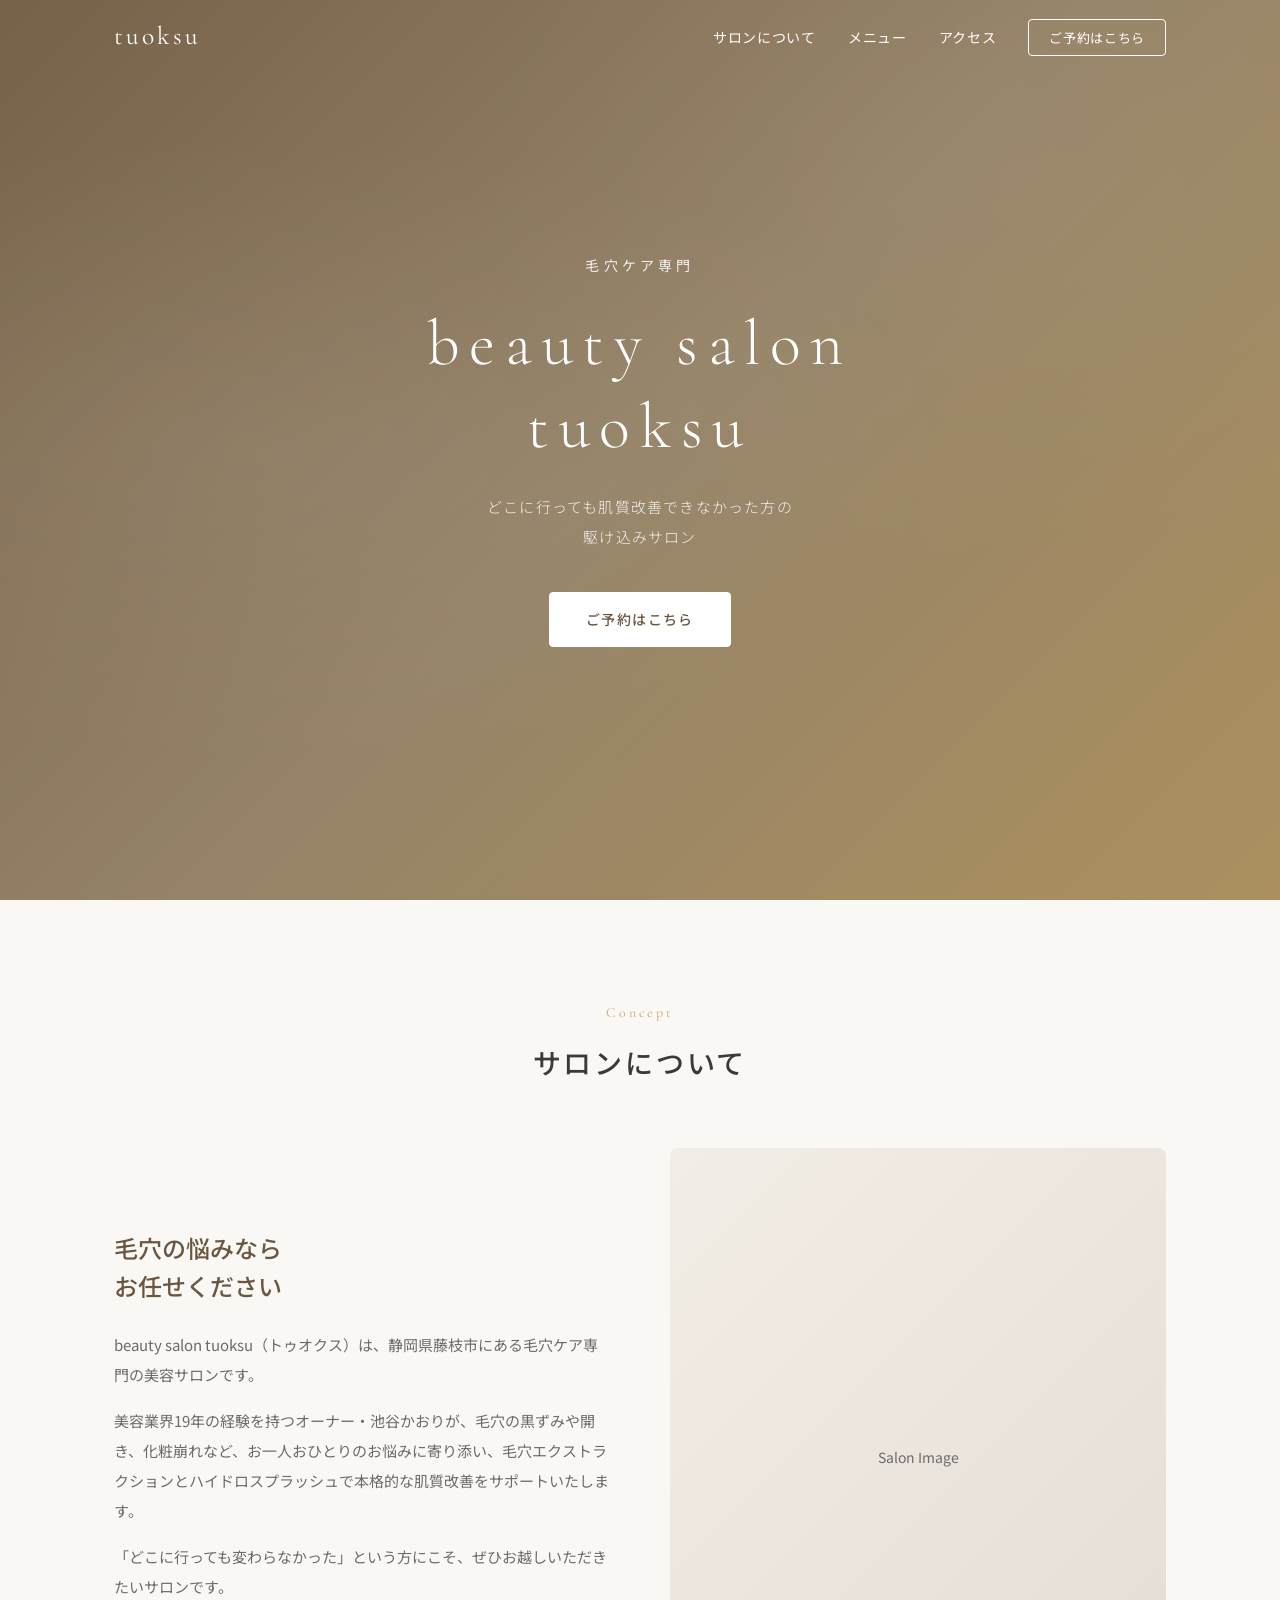
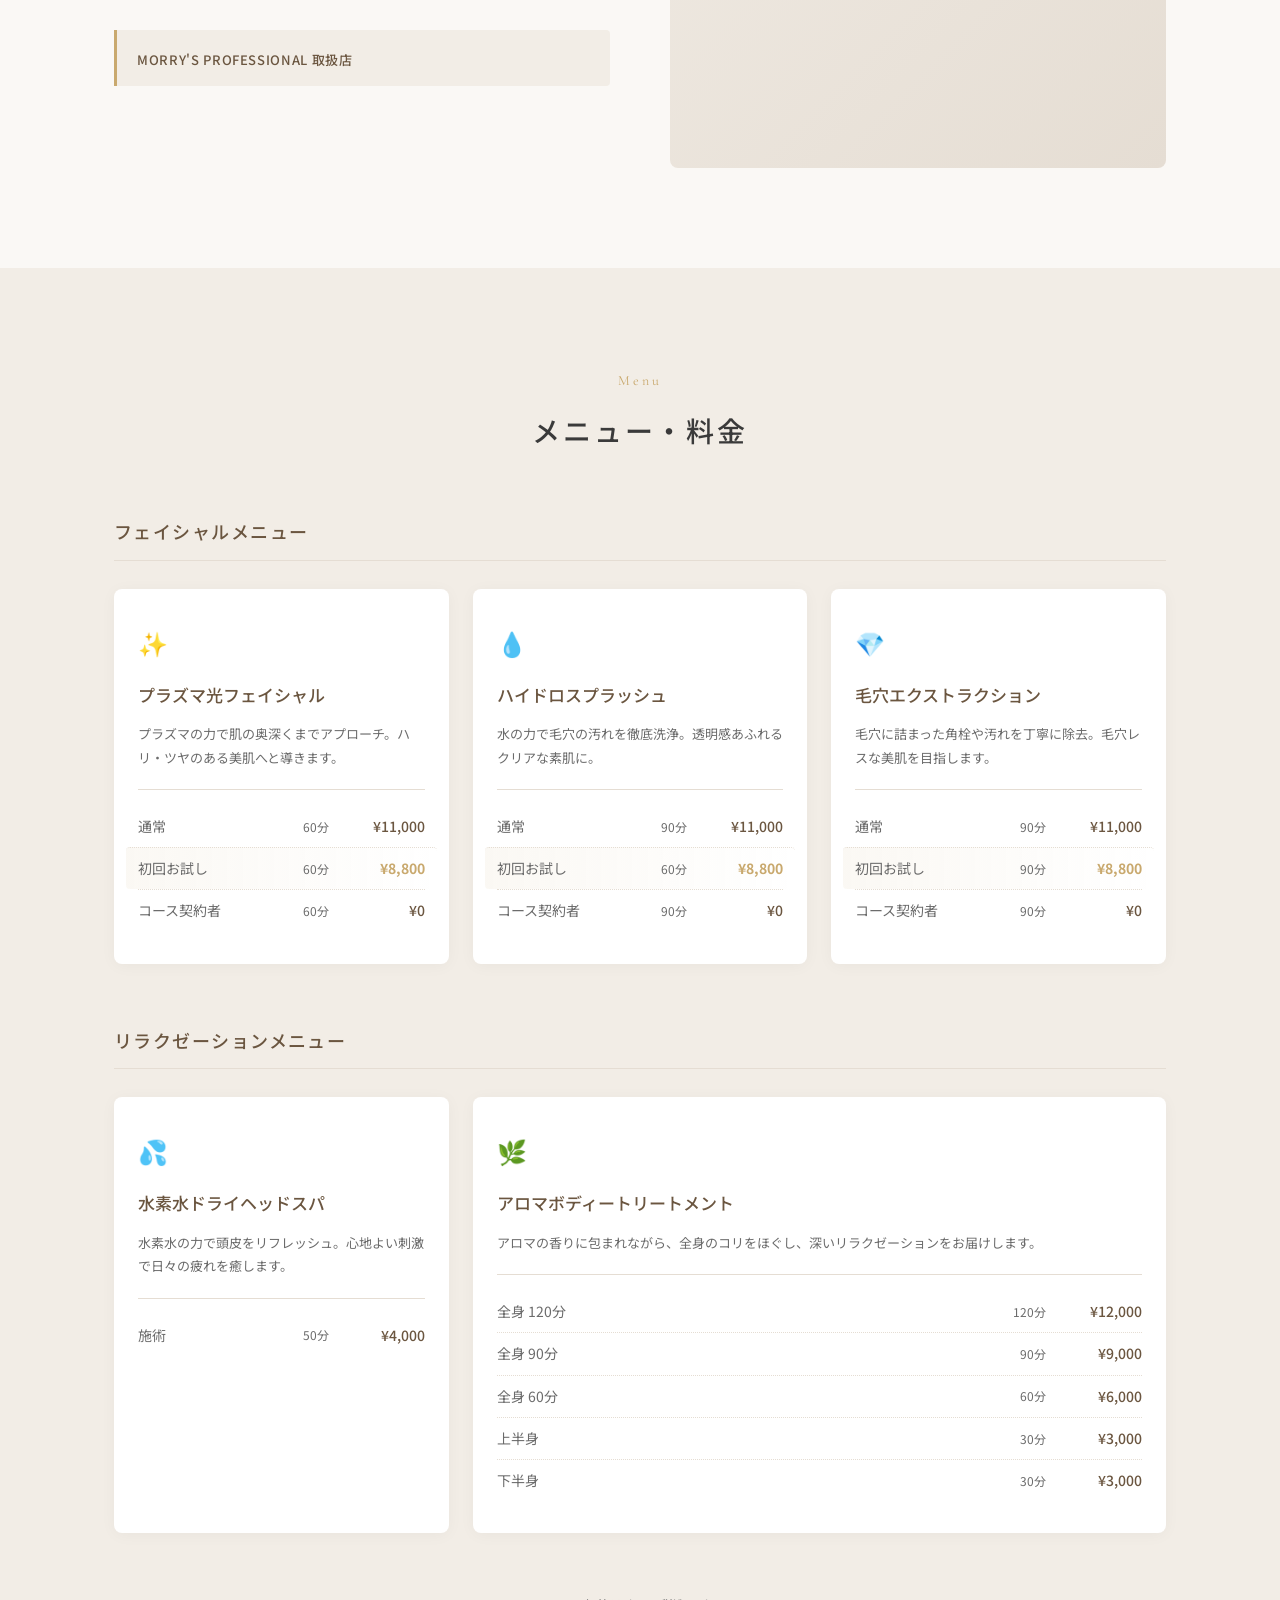
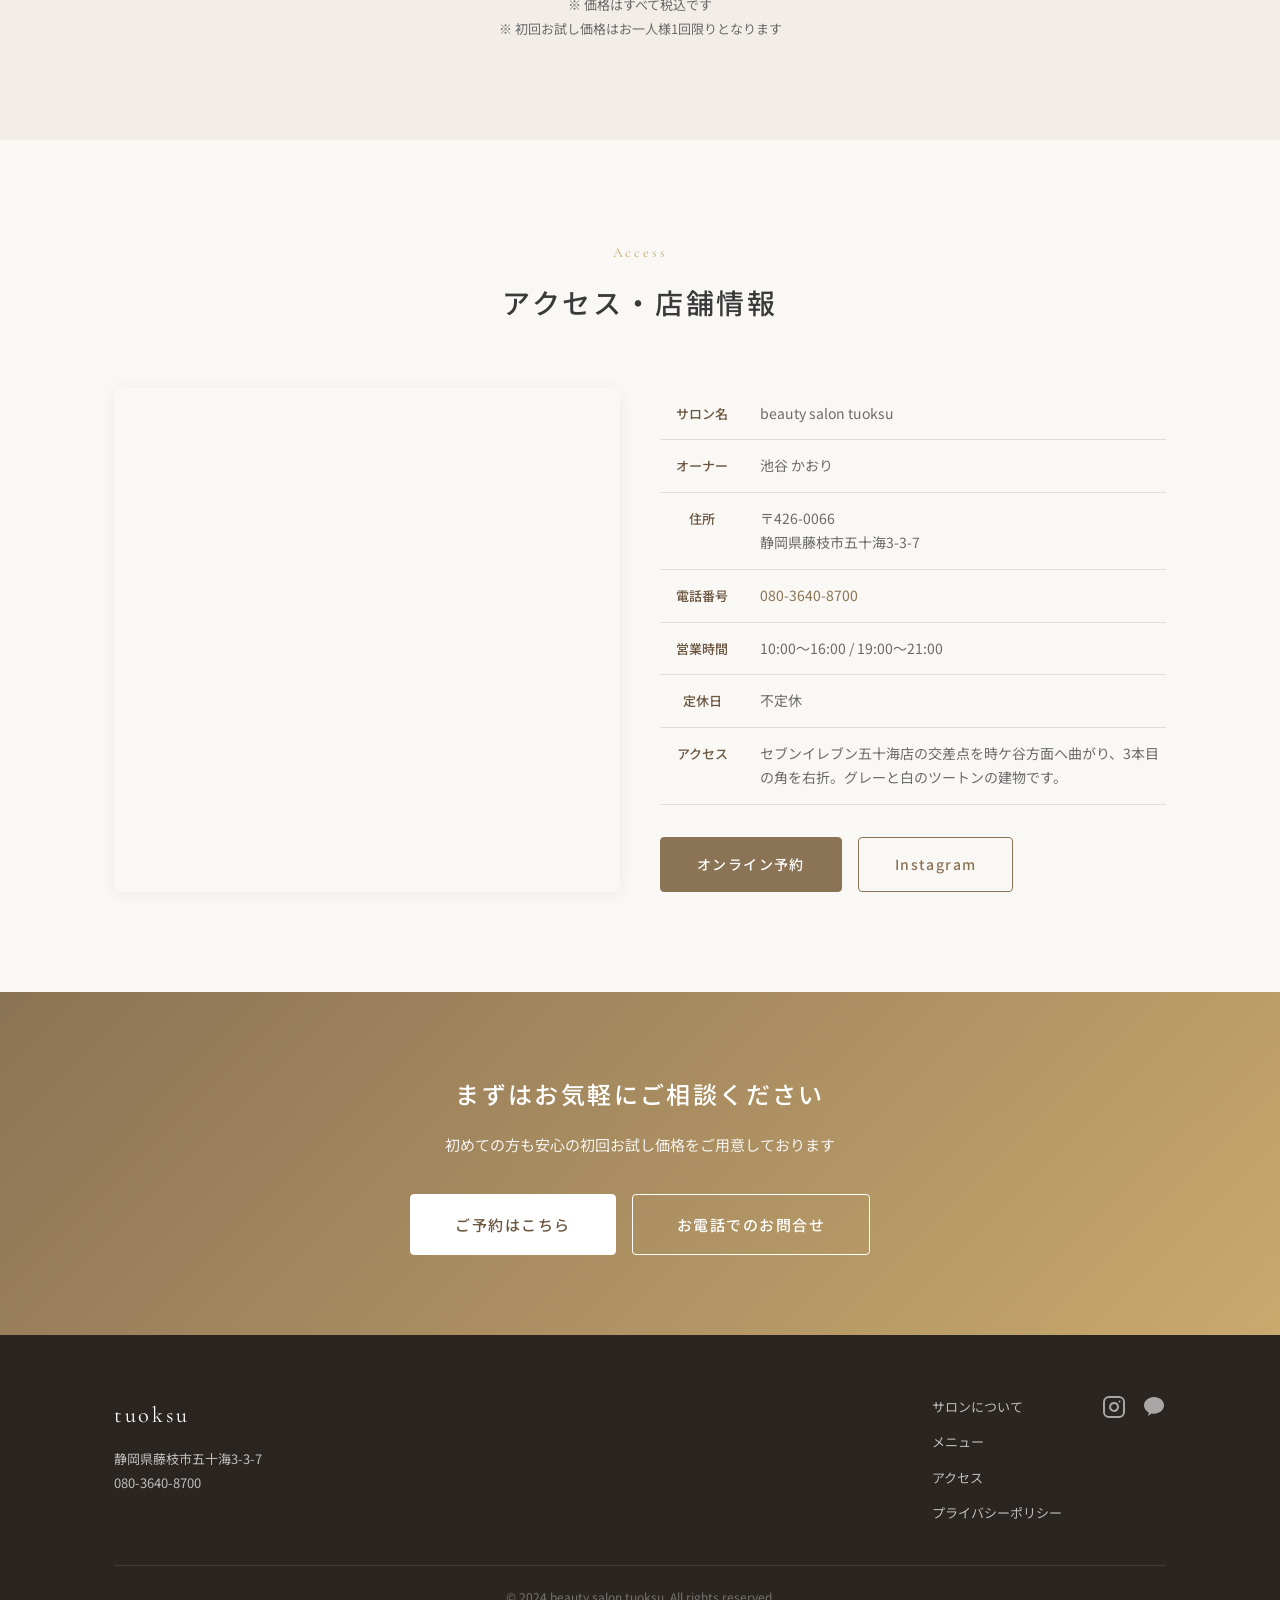
==== index.html @ 1d88298e "Initial commit: static site with Dockerfile for Coolify deployment Co-Authored-By: Claude Opus 4.6 <" ====
<!DOCTYPE html>
<html lang="ja">
<head>
  <meta charset="UTF-8">
  <meta name="viewport" content="width=device-width, initial-scale=1.0">
  <title>beauty salon tuoksu | 藤枝市の毛穴ケア専門サロン</title>
  <meta name="description" content="静岡県藤枝市の毛穴ケア専門サロン。毛穴エクストラクション・ハイドロスプラッシュで肌質改善。どこに行っても改善できなかった方の駆け込みサロン。">
  <link rel="stylesheet" href="style.css">
  <link rel="preconnect" href="https://fonts.googleapis.com">
  <link rel="preconnect" href="https://fonts.gstatic.com" crossorigin>
  <link href="https://fonts.googleapis.com/css2?family=Noto+Sans+JP:wght@300;400;500;700&family=Cormorant+Garamond:wght@300;400;500;600&display=swap" rel="stylesheet">
</head>
<body>
  <!-- ナビゲーション -->
  <nav class="nav" id="nav">
    <div class="nav-inner">
      <a href="#hero" class="nav-logo">tuoksu</a>
      <button class="nav-toggle" id="navToggle" aria-label="メニュー">
        <span></span><span></span><span></span>
      </button>
      <ul class="nav-links" id="navLinks">
        <li><a href="#about">サロンについて</a></li>
        <li><a href="#menu">メニュー</a></li>
        <li><a href="#access">アクセス</a></li>
        <li><a href="https://tol-app.jp/s/8k4vftanf4v1zz8lph3x" target="_blank" rel="noopener" class="nav-cta">ご予約はこちら</a></li>
      </ul>
    </div>
  </nav>

  <!-- ヒーロー -->
  <section class="hero" id="hero">
    <div class="hero-overlay"></div>
    <div class="hero-content">
      <p class="hero-sub">毛穴ケア専門</p>
      <h1 class="hero-title">beauty salon<br>tuoksu</h1>
      <p class="hero-desc">どこに行っても肌質改善できなかった方の<br>駆け込みサロン</p>
      <a href="https://tol-app.jp/s/8k4vftanf4v1zz8lph3x" target="_blank" rel="noopener" class="btn btn-primary">ご予約はこちら</a>
    </div>
  </section>

  <!-- コンセプト -->
  <section class="section" id="about">
    <div class="container">
      <div class="section-header">
        <p class="section-sub">Concept</p>
        <h2 class="section-title">サロンについて</h2>
      </div>
      <div class="about-grid">
        <div class="about-text">
          <h3>毛穴の悩みなら<br>お任せください</h3>
          <p>beauty salon tuoksu（トゥオクス）は、静岡県藤枝市にある毛穴ケア専門の美容サロンです。</p>
          <p>美容業界19年の経験を持つオーナー・池谷かおりが、毛穴の黒ずみや開き、化粧崩れなど、お一人おひとりのお悩みに寄り添い、毛穴エクストラクションとハイドロスプラッシュで本格的な肌質改善をサポートいたします。</p>
          <p>「どこに行っても変わらなかった」という方にこそ、ぜひお越しいただきたいサロンです。</p>
          <div class="about-badge">
            <span>MORRY'S PROFESSIONAL 取扱店</span>
          </div>
        </div>
        <div class="about-image">
          <div class="about-image-placeholder">
            <span>Salon Image</span>
          </div>
        </div>
      </div>
    </div>
  </section>

  <!-- メニュー -->
  <section class="section section-alt" id="menu">
    <div class="container">
      <div class="section-header">
        <p class="section-sub">Menu</p>
        <h2 class="section-title">メニュー・料金</h2>
      </div>

      <div class="menu-category">
        <h3 class="menu-category-title">フェイシャルメニュー</h3>
        <div class="menu-grid">
          <div class="menu-card">
            <div class="menu-card-icon">&#10024;</div>
            <h4>プラズマ光フェイシャル</h4>
            <p class="menu-card-desc">プラズマの力で肌の奥深くまでアプローチ。ハリ・ツヤのある美肌へと導きます。</p>
            <div class="menu-card-prices">
              <div class="price-row">
                <span class="price-label">通常</span>
                <span class="price-time">60分</span>
                <span class="price-value">&yen;11,000</span>
              </div>
              <div class="price-row price-row-highlight">
                <span class="price-label">初回お試し</span>
                <span class="price-time">60分</span>
                <span class="price-value">&yen;8,800</span>
              </div>
              <div class="price-row">
                <span class="price-label">コース契約者</span>
                <span class="price-time">60分</span>
                <span class="price-value">&yen;0</span>
              </div>
            </div>
          </div>

          <div class="menu-card">
            <div class="menu-card-icon">&#128167;</div>
            <h4>ハイドロスプラッシュ</h4>
            <p class="menu-card-desc">水の力で毛穴の汚れを徹底洗浄。透明感あふれるクリアな素肌に。</p>
            <div class="menu-card-prices">
              <div class="price-row">
                <span class="price-label">通常</span>
                <span class="price-time">90分</span>
                <span class="price-value">&yen;11,000</span>
              </div>
              <div class="price-row price-row-highlight">
                <span class="price-label">初回お試し</span>
                <span class="price-time">60分</span>
                <span class="price-value">&yen;8,800</span>
              </div>
              <div class="price-row">
                <span class="price-label">コース契約者</span>
                <span class="price-time">90分</span>
                <span class="price-value">&yen;0</span>
              </div>
            </div>
          </div>

          <div class="menu-card">
            <div class="menu-card-icon">&#128142;</div>
            <h4>毛穴エクストラクション</h4>
            <p class="menu-card-desc">毛穴に詰まった角栓や汚れを丁寧に除去。毛穴レスな美肌を目指します。</p>
            <div class="menu-card-prices">
              <div class="price-row">
                <span class="price-label">通常</span>
                <span class="price-time">90分</span>
                <span class="price-value">&yen;11,000</span>
              </div>
              <div class="price-row price-row-highlight">
                <span class="price-label">初回お試し</span>
                <span class="price-time">90分</span>
                <span class="price-value">&yen;8,800</span>
              </div>
              <div class="price-row">
                <span class="price-label">コース契約者</span>
                <span class="price-time">90分</span>
                <span class="price-value">&yen;0</span>
              </div>
            </div>
          </div>
        </div>
      </div>

      <div class="menu-category">
        <h3 class="menu-category-title">リラクゼーションメニュー</h3>
        <div class="menu-grid">
          <div class="menu-card">
            <div class="menu-card-icon">&#128166;</div>
            <h4>水素水ドライヘッドスパ</h4>
            <p class="menu-card-desc">水素水の力で頭皮をリフレッシュ。心地よい刺激で日々の疲れを癒します。</p>
            <div class="menu-card-prices">
              <div class="price-row">
                <span class="price-label">施術</span>
                <span class="price-time">50分</span>
                <span class="price-value">&yen;4,000</span>
              </div>
            </div>
          </div>

          <div class="menu-card menu-card-wide">
            <div class="menu-card-icon">&#127807;</div>
            <h4>アロマボディートリートメント</h4>
            <p class="menu-card-desc">アロマの香りに包まれながら、全身のコリをほぐし、深いリラクゼーションをお届けします。</p>
            <div class="menu-card-prices">
              <div class="price-row">
                <span class="price-label">全身 120分</span>
                <span class="price-time">120分</span>
                <span class="price-value">&yen;12,000</span>
              </div>
              <div class="price-row">
                <span class="price-label">全身 90分</span>
                <span class="price-time">90分</span>
                <span class="price-value">&yen;9,000</span>
              </div>
              <div class="price-row">
                <span class="price-label">全身 60分</span>
                <span class="price-time">60分</span>
                <span class="price-value">&yen;6,000</span>
              </div>
              <div class="price-row">
                <span class="price-label">上半身</span>
                <span class="price-time">30分</span>
                <span class="price-value">&yen;3,000</span>
              </div>
              <div class="price-row">
                <span class="price-label">下半身</span>
                <span class="price-time">30分</span>
                <span class="price-value">&yen;3,000</span>
              </div>
            </div>
          </div>
        </div>
      </div>

      <div class="menu-note">
        <p>※ 価格はすべて税込です</p>
        <p>※ 初回お試し価格はお一人様1回限りとなります</p>
      </div>
    </div>
  </section>

  <!-- アクセス -->
  <section class="section" id="access">
    <div class="container">
      <div class="section-header">
        <p class="section-sub">Access</p>
        <h2 class="section-title">アクセス・店舗情報</h2>
      </div>
      <div class="access-grid">
        <div class="access-map">
          <iframe
            src="https://www.google.com/maps/embed?pb=!1m18!1m12!1m3!1d3265.8!2d138.25!3d34.85!2m3!1f0!2f0!3f0!3m2!1i1024!2i768!4f13.1!3m3!1m2!1s0x0%3A0x0!2z6Z2Z5bKh55yM6Jek5p2d5biC5LqU5Y2B5rW3My0zLTc!5e0!3m2!1sja!2sjp!4v1"
            width="100%" height="400" style="border:0;" allowfullscreen="" loading="lazy"
            referrerpolicy="no-referrer-when-downgrade"
            title="beauty salon tuoksu の地図"></iframe>
        </div>
        <div class="access-info">
          <table class="info-table">
            <tr>
              <th>サロン名</th>
              <td>beauty salon tuoksu</td>
            </tr>
            <tr>
              <th>オーナー</th>
              <td>池谷 かおり</td>
            </tr>
            <tr>
              <th>住所</th>
              <td>〒426-0066<br>静岡県藤枝市五十海3-3-7</td>
            </tr>
            <tr>
              <th>電話番号</th>
              <td><a href="tel:08036408700">080-3640-8700</a></td>
            </tr>
            <tr>
              <th>営業時間</th>
              <td>10:00〜16:00 / 19:00〜21:00</td>
            </tr>
            <tr>
              <th>定休日</th>
              <td>不定休</td>
            </tr>
            <tr>
              <th>アクセス</th>
              <td>セブンイレブン五十海店の交差点を時ケ谷方面へ曲がり、3本目の角を右折。グレーと白のツートンの建物です。</td>
            </tr>
          </table>
          <div class="access-links">
            <a href="https://tol-app.jp/s/8k4vftanf4v1zz8lph3x" target="_blank" rel="noopener" class="btn btn-primary">オンライン予約</a>
            <a href="https://www.instagram.com/tuoksu_insta/" target="_blank" rel="noopener" class="btn btn-outline">Instagram</a>
          </div>
        </div>
      </div>
    </div>
  </section>

  <!-- CTA -->
  <section class="cta-section">
    <div class="container">
      <h2>まずはお気軽にご相談ください</h2>
      <p>初めての方も安心の初回お試し価格をご用意しております</p>
      <div class="cta-buttons">
        <a href="https://tol-app.jp/s/8k4vftanf4v1zz8lph3x" target="_blank" rel="noopener" class="btn btn-primary btn-lg">ご予約はこちら</a>
        <a href="tel:08036408700" class="btn btn-outline btn-lg">お電話でのお問合せ</a>
      </div>
    </div>
  </section>

  <!-- フッター -->
  <footer class="footer">
    <div class="container">
      <div class="footer-inner">
        <div class="footer-brand">
          <p class="footer-logo">tuoksu</p>
          <p class="footer-address">静岡県藤枝市五十海3-3-7</p>
          <p class="footer-tel"><a href="tel:08036408700">080-3640-8700</a></p>
        </div>
        <div class="footer-links">
          <a href="#about">サロンについて</a>
          <a href="#menu">メニュー</a>
          <a href="#access">アクセス</a>
          <a href="privacy.html">プライバシーポリシー</a>
        </div>
        <div class="footer-sns">
          <a href="https://www.instagram.com/tuoksu_insta/" target="_blank" rel="noopener" aria-label="Instagram">
            <svg width="24" height="24" viewBox="0 0 24 24" fill="none" stroke="currentColor" stroke-width="2" stroke-linecap="round" stroke-linejoin="round"><rect x="2" y="2" width="20" height="20" rx="5" ry="5"/><path d="M16 11.37A4 4 0 1 1 12.63 8 4 4 0 0 1 16 11.37z"/><line x1="17.5" y1="6.5" x2="17.51" y2="6.5"/></svg>
          </a>
          <a href="https://lin.ee/Svz4s8i" target="_blank" rel="noopener" aria-label="LINE">
            <svg width="24" height="24" viewBox="0 0 24 24" fill="currentColor"><path d="M12 2C6.48 2 2 5.82 2 10.5c0 2.93 1.95 5.5 4.87 7.14-.19.67-.69 2.48-.79 2.86-.13.49.18.48.37.35.15-.1 2.37-1.61 3.34-2.27.73.11 1.46.17 2.21.17 5.52 0 10-3.82 10-8.5S17.52 2 12 2z"/></svg>
          </a>
        </div>
      </div>
      <div class="footer-bottom">
        <p>&copy; 2024 beauty salon tuoksu. All rights reserved.</p>
      </div>
    </div>
  </footer>

  <!-- スマホ固定バー -->
  <div class="mobile-bar">
    <a href="tel:08036408700" class="mobile-bar-item">
      <svg width="20" height="20" viewBox="0 0 24 24" fill="none" stroke="currentColor" stroke-width="2"><path d="M22 16.92v3a2 2 0 01-2.18 2 19.79 19.79 0 01-8.63-3.07 19.5 19.5 0 01-6-6 19.79 19.79 0 01-3.07-8.67A2 2 0 014.11 2h3a2 2 0 012 1.72c.127.96.361 1.903.7 2.81a2 2 0 01-.45 2.11L8.09 9.91a16 16 0 006 6l1.27-1.27a2 2 0 012.11-.45c.907.339 1.85.573 2.81.7A2 2 0 0122 16.92z"/></svg>
      <span>電話</span>
    </a>
    <a href="https://tol-app.jp/s/8k4vftanf4v1zz8lph3x" target="_blank" rel="noopener" class="mobile-bar-item mobile-bar-primary">
      <svg width="20" height="20" viewBox="0 0 24 24" fill="none" stroke="currentColor" stroke-width="2"><rect x="3" y="4" width="18" height="18" rx="2" ry="2"/><line x1="16" y1="2" x2="16" y2="6"/><line x1="8" y1="2" x2="8" y2="6"/><line x1="3" y1="10" x2="21" y2="10"/></svg>
      <span>予約する</span>
    </a>
    <a href="https://lin.ee/Svz4s8i" target="_blank" rel="noopener" class="mobile-bar-item">
      <svg width="20" height="20" viewBox="0 0 24 24" fill="currentColor"><path d="M12 2C6.48 2 2 5.82 2 10.5c0 2.93 1.95 5.5 4.87 7.14-.19.67-.69 2.48-.79 2.86-.13.49.18.48.37.35.15-.1 2.37-1.61 3.34-2.27.73.11 1.46.17 2.21.17 5.52 0 10-3.82 10-8.5S17.52 2 12 2z"/></svg>
      <span>LINE</span>
    </a>
  </div>

  <script>
    // ナビゲーションスクロール
    const nav = document.getElementById('nav');
    window.addEventListener('scroll', () => {
      nav.classList.toggle('nav-scrolled', window.scrollY > 50);
    });

    // モバイルメニュー
    const navToggle = document.getElementById('navToggle');
    const navLinks = document.getElementById('navLinks');
    navToggle.addEventListener('click', () => {
      navToggle.classList.toggle('active');
      navLinks.classList.toggle('active');
    });
    navLinks.querySelectorAll('a').forEach(link => {
      link.addEventListener('click', () => {
        navToggle.classList.remove('active');
        navLinks.classList.remove('active');
      });
    });

    // スムーススクロール
    document.querySelectorAll('a[href^="#"]').forEach(anchor => {
      anchor.addEventListener('click', function (e) {
        e.preventDefault();
        const target = document.querySelector(this.getAttribute('href'));
        if (target) {
          const offset = nav.offsetHeight + 20;
          const pos = target.getBoundingClientRect().top + window.scrollY - offset;
          window.scrollTo({ top: pos, behavior: 'smooth' });
        }
      });
    });

    // スクロールアニメーション
    const observer = new IntersectionObserver((entries) => {
      entries.forEach(entry => {
        if (entry.isIntersecting) {
          entry.target.classList.add('visible');
        }
      });
    }, { threshold: 0.1 });

    document.querySelectorAll('.menu-card, .about-text, .about-image, .access-info, .access-map').forEach(el => {
      el.classList.add('fade-in');
      observer.observe(el);
    });
  </script>
</body>
</html>
---- style.css ----
/* ========================================
   beauty salon tuoksu - Stylesheet
   ======================================== */

/* --- Reset & Base --- */
*, *::before, *::after {
  margin: 0;
  padding: 0;
  box-sizing: border-box;
}

:root {
  --color-primary: #8b7355;
  --color-primary-light: #b09a7a;
  --color-primary-dark: #6b5640;
  --color-accent: #c9a96e;
  --color-bg: #faf8f5;
  --color-bg-alt: #f2ede6;
  --color-text: #3a3a3a;
  --color-text-light: #6b6b6b;
  --color-white: #ffffff;
  --color-border: #e5ddd3;
  --font-jp: 'Noto Sans JP', 'Hiragino Kaku Gothic ProN', sans-serif;
  --font-en: 'Cormorant Garamond', serif;
  --nav-height: 72px;
  --transition: 0.3s ease;
}

html {
  scroll-behavior: smooth;
  font-size: 16px;
}

body {
  font-family: var(--font-jp);
  color: var(--color-text);
  background-color: var(--color-bg);
  line-height: 1.8;
  -webkit-font-smoothing: antialiased;
}

img {
  max-width: 100%;
  height: auto;
  display: block;
}

a {
  color: var(--color-primary);
  text-decoration: none;
  transition: color var(--transition);
}

a:hover {
  color: var(--color-accent);
}

/* --- Container --- */
.container {
  max-width: 1100px;
  margin: 0 auto;
  padding: 0 24px;
}

.container-narrow {
  max-width: 800px;
  margin: 0 auto;
  padding: 0 24px;
}

/* --- Navigation --- */
.nav {
  position: fixed;
  top: 0;
  left: 0;
  right: 0;
  z-index: 1000;
  height: var(--nav-height);
  transition: background var(--transition), box-shadow var(--transition);
}

.nav-scrolled {
  background: rgba(255, 255, 255, 0.97);
  box-shadow: 0 1px 12px rgba(0, 0, 0, 0.06);
  backdrop-filter: blur(10px);
}

.nav-inner {
  max-width: 1100px;
  margin: 0 auto;
  padding: 0 24px;
  height: 100%;
  display: flex;
  align-items: center;
  justify-content: space-between;
}

.nav-logo {
  font-family: var(--font-en);
  font-size: 1.6rem;
  font-weight: 400;
  letter-spacing: 0.12em;
  color: var(--color-primary);
}

.nav-scrolled .nav-logo {
  color: var(--color-primary-dark);
}

.nav:not(.nav-scrolled) .nav-logo {
  color: var(--color-white);
}

.nav-links {
  display: flex;
  align-items: center;
  gap: 32px;
  list-style: none;
}

.nav-links a {
  font-size: 0.875rem;
  font-weight: 400;
  letter-spacing: 0.05em;
  color: var(--color-text);
  position: relative;
}

.nav:not(.nav-scrolled) .nav-links a {
  color: var(--color-white);
}

.nav-links a::after {
  content: '';
  position: absolute;
  bottom: -4px;
  left: 0;
  width: 0;
  height: 1px;
  background: var(--color-accent);
  transition: width var(--transition);
}

.nav-links a:hover::after {
  width: 100%;
}

.nav-cta {
  padding: 8px 20px !important;
  border: 1px solid var(--color-primary);
  border-radius: 4px;
  font-size: 0.8125rem !important;
  transition: all var(--transition) !important;
}

.nav-cta:hover {
  background: var(--color-primary);
  color: var(--color-white) !important;
}

.nav:not(.nav-scrolled) .nav-cta {
  border-color: var(--color-white);
}

.nav:not(.nav-scrolled) .nav-cta:hover {
  background: var(--color-white);
  color: var(--color-primary-dark) !important;
}

.nav-toggle {
  display: none;
  flex-direction: column;
  gap: 5px;
  background: none;
  border: none;
  cursor: pointer;
  padding: 4px;
}

.nav-toggle span {
  display: block;
  width: 24px;
  height: 2px;
  background: var(--color-text);
  transition: all var(--transition);
}

.nav:not(.nav-scrolled) .nav-toggle span {
  background: var(--color-white);
}

.nav-toggle.active span:nth-child(1) {
  transform: rotate(45deg) translate(5px, 5px);
}

.nav-toggle.active span:nth-child(2) {
  opacity: 0;
}

.nav-toggle.active span:nth-child(3) {
  transform: rotate(-45deg) translate(5px, -5px);
}

/* --- Hero --- */
.hero {
  position: relative;
  height: 100vh;
  min-height: 600px;
  display: flex;
  align-items: center;
  justify-content: center;
  text-align: center;
  background: linear-gradient(135deg, #8b7355 0%, #b09a7a 50%, #c9a96e 100%);
  overflow: hidden;
}

.hero::before {
  content: '';
  position: absolute;
  inset: 0;
  background:
    radial-gradient(ellipse at 20% 50%, rgba(255,255,255,0.08) 0%, transparent 50%),
    radial-gradient(ellipse at 80% 20%, rgba(255,255,255,0.05) 0%, transparent 40%);
}

.hero-overlay {
  position: absolute;
  inset: 0;
  background: rgba(0, 0, 0, 0.15);
}

.hero-content {
  position: relative;
  z-index: 1;
  color: var(--color-white);
  padding: 0 24px;
}

.hero-sub {
  font-size: 0.875rem;
  letter-spacing: 0.3em;
  margin-bottom: 24px;
  opacity: 0.9;
}

.hero-title {
  font-family: var(--font-en);
  font-size: clamp(2.5rem, 6vw, 4rem);
  font-weight: 300;
  letter-spacing: 0.15em;
  line-height: 1.3;
  margin-bottom: 24px;
}

.hero-desc {
  font-size: 0.9375rem;
  font-weight: 300;
  letter-spacing: 0.08em;
  line-height: 2;
  opacity: 0.9;
  margin-bottom: 40px;
}

/* --- Buttons --- */
.btn {
  display: inline-block;
  padding: 14px 36px;
  font-family: var(--font-jp);
  font-size: 0.875rem;
  font-weight: 500;
  letter-spacing: 0.1em;
  border-radius: 4px;
  transition: all var(--transition);
  cursor: pointer;
  border: none;
}

.btn-primary {
  background: var(--color-primary);
  color: var(--color-white);
  border: 1px solid var(--color-primary);
}

.btn-primary:hover {
  background: var(--color-primary-dark);
  color: var(--color-white);
  border-color: var(--color-primary-dark);
}

.btn-outline {
  background: transparent;
  color: var(--color-primary);
  border: 1px solid var(--color-primary);
}

.btn-outline:hover {
  background: var(--color-primary);
  color: var(--color-white);
}

.hero .btn-primary {
  background: var(--color-white);
  color: var(--color-primary-dark);
  border-color: var(--color-white);
}

.hero .btn-primary:hover {
  background: transparent;
  color: var(--color-white);
}

.btn-lg {
  padding: 16px 44px;
  font-size: 0.9375rem;
}

/* --- Sections --- */
.section {
  padding: 100px 0;
}

.section-alt {
  background: var(--color-bg-alt);
}

.section-header {
  text-align: center;
  margin-bottom: 60px;
}

.section-sub {
  font-family: var(--font-en);
  font-size: 0.875rem;
  letter-spacing: 0.2em;
  color: var(--color-accent);
  margin-bottom: 12px;
}

.section-title {
  font-size: 1.75rem;
  font-weight: 500;
  letter-spacing: 0.1em;
}

/* --- About --- */
.about-grid {
  display: grid;
  grid-template-columns: 1fr 1fr;
  gap: 60px;
  align-items: center;
}

.about-text h3 {
  font-size: 1.5rem;
  font-weight: 500;
  line-height: 1.6;
  margin-bottom: 24px;
  color: var(--color-primary-dark);
}

.about-text p {
  font-size: 0.9375rem;
  line-height: 2;
  color: var(--color-text-light);
  margin-bottom: 16px;
}

.about-badge {
  margin-top: 28px;
  padding: 14px 20px;
  background: var(--color-bg-alt);
  border-left: 3px solid var(--color-accent);
  border-radius: 0 4px 4px 0;
}

.about-badge span {
  font-size: 0.8125rem;
  font-weight: 500;
  color: var(--color-primary-dark);
  letter-spacing: 0.05em;
}

.about-image-placeholder {
  width: 100%;
  aspect-ratio: 4/5;
  background: linear-gradient(135deg, var(--color-bg-alt), var(--color-border));
  border-radius: 8px;
  display: flex;
  align-items: center;
  justify-content: center;
  color: var(--color-text-light);
  font-size: 0.875rem;
}

/* --- Menu --- */
.menu-category {
  margin-bottom: 60px;
}

.menu-category:last-of-type {
  margin-bottom: 0;
}

.menu-category-title {
  font-size: 1.125rem;
  font-weight: 500;
  letter-spacing: 0.08em;
  color: var(--color-primary-dark);
  margin-bottom: 28px;
  padding-bottom: 12px;
  border-bottom: 1px solid var(--color-border);
}

.menu-grid {
  display: grid;
  grid-template-columns: repeat(3, 1fr);
  gap: 24px;
}

.menu-card {
  background: var(--color-white);
  border-radius: 8px;
  padding: 32px 24px;
  box-shadow: 0 2px 16px rgba(0, 0, 0, 0.04);
  transition: transform var(--transition), box-shadow var(--transition);
}

.menu-card:hover {
  transform: translateY(-4px);
  box-shadow: 0 8px 32px rgba(0, 0, 0, 0.08);
}

.menu-card-wide {
  grid-column: span 2;
}

.menu-card-icon {
  font-size: 1.5rem;
  margin-bottom: 16px;
}

.menu-card h4 {
  font-size: 1.0625rem;
  font-weight: 500;
  margin-bottom: 12px;
  color: var(--color-primary-dark);
}

.menu-card-desc {
  font-size: 0.8125rem;
  line-height: 1.8;
  color: var(--color-text-light);
  margin-bottom: 20px;
}

.menu-card-prices {
  border-top: 1px solid var(--color-border);
  padding-top: 16px;
}

.price-row {
  display: flex;
  align-items: center;
  padding: 8px 0;
  font-size: 0.875rem;
}

.price-row + .price-row {
  border-top: 1px dotted var(--color-border);
}

.price-label {
  flex: 1;
  color: var(--color-text-light);
}

.price-time {
  font-size: 0.75rem;
  color: var(--color-text-light);
  margin-right: 16px;
}

.price-value {
  font-weight: 500;
  min-width: 80px;
  text-align: right;
  color: var(--color-primary-dark);
}

.price-row-highlight {
  background: linear-gradient(90deg, rgba(201,169,110,0.08), transparent);
  margin: 0 -12px;
  padding: 8px 12px;
  border-radius: 4px;
}

.price-row-highlight .price-value {
  color: var(--color-accent);
  font-weight: 700;
}

.menu-note {
  margin-top: 40px;
  text-align: center;
}

.menu-note p {
  font-size: 0.8125rem;
  color: var(--color-text-light);
}

/* --- Access --- */
.access-grid {
  display: grid;
  grid-template-columns: 1fr 1fr;
  gap: 40px;
}

.access-map {
  border-radius: 8px;
  overflow: hidden;
  box-shadow: 0 2px 16px rgba(0, 0, 0, 0.06);
}

.access-map iframe {
  display: block;
}

.info-table {
  width: 100%;
  border-collapse: collapse;
}

.info-table tr {
  border-bottom: 1px solid var(--color-border);
}

.info-table th {
  padding: 14px 16px 14px 0;
  font-size: 0.8125rem;
  font-weight: 500;
  color: var(--color-primary-dark);
  white-space: nowrap;
  vertical-align: top;
  width: 100px;
}

.info-table td {
  padding: 14px 0;
  font-size: 0.875rem;
  color: var(--color-text-light);
  line-height: 1.7;
}

.info-table td a {
  color: var(--color-primary);
}

.access-links {
  margin-top: 32px;
  display: flex;
  gap: 16px;
}

/* --- CTA --- */
.cta-section {
  padding: 80px 0;
  background: linear-gradient(135deg, #8b7355, #c9a96e);
  text-align: center;
  color: var(--color-white);
}

.cta-section h2 {
  font-size: 1.5rem;
  font-weight: 500;
  letter-spacing: 0.1em;
  margin-bottom: 16px;
}

.cta-section p {
  font-size: 0.9375rem;
  opacity: 0.9;
  margin-bottom: 36px;
}

.cta-buttons {
  display: flex;
  gap: 16px;
  justify-content: center;
  flex-wrap: wrap;
}

.cta-section .btn-primary {
  background: var(--color-white);
  color: var(--color-primary-dark);
  border-color: var(--color-white);
}

.cta-section .btn-primary:hover {
  background: transparent;
  color: var(--color-white);
}

.cta-section .btn-outline {
  color: var(--color-white);
  border-color: var(--color-white);
}

.cta-section .btn-outline:hover {
  background: var(--color-white);
  color: var(--color-primary-dark);
}

/* --- Footer --- */
.footer {
  background: #2a2520;
  color: rgba(255, 255, 255, 0.7);
  padding: 60px 0 0;
}

.footer-inner {
  display: grid;
  grid-template-columns: 1fr auto auto;
  gap: 40px;
  align-items: start;
  padding-bottom: 40px;
  border-bottom: 1px solid rgba(255, 255, 255, 0.1);
}

.footer-logo {
  font-family: var(--font-en);
  font-size: 1.4rem;
  letter-spacing: 0.12em;
  color: var(--color-white);
  margin-bottom: 12px;
}

.footer-address, .footer-tel {
  font-size: 0.8125rem;
}

.footer-tel a {
  color: rgba(255, 255, 255, 0.7);
}

.footer-links {
  display: flex;
  flex-direction: column;
  gap: 12px;
}

.footer-links a {
  font-size: 0.8125rem;
  color: rgba(255, 255, 255, 0.7);
}

.footer-links a:hover {
  color: var(--color-white);
}

.footer-sns {
  display: flex;
  gap: 16px;
}

.footer-sns a {
  color: rgba(255, 255, 255, 0.6);
  transition: color var(--transition);
}

.footer-sns a:hover {
  color: var(--color-white);
}

.footer-bottom {
  padding: 20px 0;
  text-align: center;
}

.footer-bottom p {
  font-size: 0.75rem;
  opacity: 0.5;
}

/* --- Mobile Bar --- */
.mobile-bar {
  display: none;
  position: fixed;
  bottom: 0;
  left: 0;
  right: 0;
  background: var(--color-white);
  box-shadow: 0 -2px 16px rgba(0, 0, 0, 0.1);
  z-index: 999;
}

.mobile-bar {
  display: none;
  grid-template-columns: 1fr 1fr 1fr;
}

.mobile-bar-item {
  display: flex;
  flex-direction: column;
  align-items: center;
  gap: 4px;
  padding: 10px 8px;
  font-size: 0.6875rem;
  color: var(--color-text-light);
  text-decoration: none;
}

.mobile-bar-item svg {
  width: 20px;
  height: 20px;
}

.mobile-bar-primary {
  background: var(--color-primary);
  color: var(--color-white);
}

.mobile-bar-primary svg {
  stroke: var(--color-white);
}

/* --- Privacy --- */
.privacy-section {
  padding-top: calc(var(--nav-height) + 60px);
}

.privacy-content h2 {
  font-size: 1.125rem;
  font-weight: 500;
  margin-top: 40px;
  margin-bottom: 16px;
  color: var(--color-primary-dark);
}

.privacy-content p {
  font-size: 0.9375rem;
  line-height: 2;
  color: var(--color-text-light);
  margin-bottom: 12px;
}

.privacy-content ul {
  margin: 8px 0 16px 20px;
  color: var(--color-text-light);
  font-size: 0.9375rem;
  line-height: 2;
}

.privacy-contact {
  margin: 16px 0;
  padding: 24px;
  background: var(--color-bg-alt);
  border-radius: 8px;
}

.privacy-contact p {
  margin-bottom: 4px;
}

.privacy-date {
  margin-top: 40px;
  font-size: 0.8125rem !important;
  color: var(--color-text-light);
}

.privacy-back {
  margin-top: 48px;
  text-align: center;
}

/* --- Animations --- */
.fade-in {
  opacity: 0;
  transform: translateY(24px);
  transition: opacity 0.6s ease, transform 0.6s ease;
}

.fade-in.visible {
  opacity: 1;
  transform: translateY(0);
}

/* --- Responsive --- */
@media (max-width: 768px) {
  .nav-toggle {
    display: flex;
  }

  .nav-links {
    position: fixed;
    top: var(--nav-height);
    left: 0;
    right: 0;
    background: var(--color-white);
    flex-direction: column;
    padding: 24px;
    gap: 0;
    box-shadow: 0 8px 24px rgba(0, 0, 0, 0.1);
    transform: translateY(-100%);
    opacity: 0;
    pointer-events: none;
    transition: all var(--transition);
  }

  .nav-links.active {
    transform: translateY(0);
    opacity: 1;
    pointer-events: auto;
  }

  .nav-links a {
    color: var(--color-text) !important;
    padding: 14px 0;
    display: block;
    border-bottom: 1px solid var(--color-border);
  }

  .nav-links li:last-child a {
    border-bottom: none;
  }

  .nav-cta {
    text-align: center;
    background: var(--color-primary) !important;
    color: var(--color-white) !important;
    border-color: var(--color-primary) !important;
    margin-top: 8px;
  }

  .hero {
    min-height: 100svh;
  }

  .hero-title {
    font-size: 2.2rem;
  }

  .section {
    padding: 72px 0;
  }

  .about-grid {
    grid-template-columns: 1fr;
    gap: 40px;
  }

  .about-image {
    order: -1;
  }

  .menu-grid {
    grid-template-columns: 1fr;
  }

  .menu-card-wide {
    grid-column: span 1;
  }

  .access-grid {
    grid-template-columns: 1fr;
  }

  .access-map iframe {
    height: 280px;
  }

  .access-links {
    flex-direction: column;
  }

  .access-links .btn {
    text-align: center;
  }

  .footer-inner {
    grid-template-columns: 1fr;
    gap: 28px;
  }

  .mobile-bar {
    display: grid;
  }

  .footer {
    padding-bottom: 60px;
  }

  .cta-buttons {
    flex-direction: column;
    align-items: center;
  }
}

@media (max-width: 480px) {
  .hero-title {
    font-size: 1.8rem;
  }

  .hero-desc {
    font-size: 0.8125rem;
  }

  .section-title {
    font-size: 1.375rem;
  }

  .menu-card {
    padding: 24px 20px;
  }
}
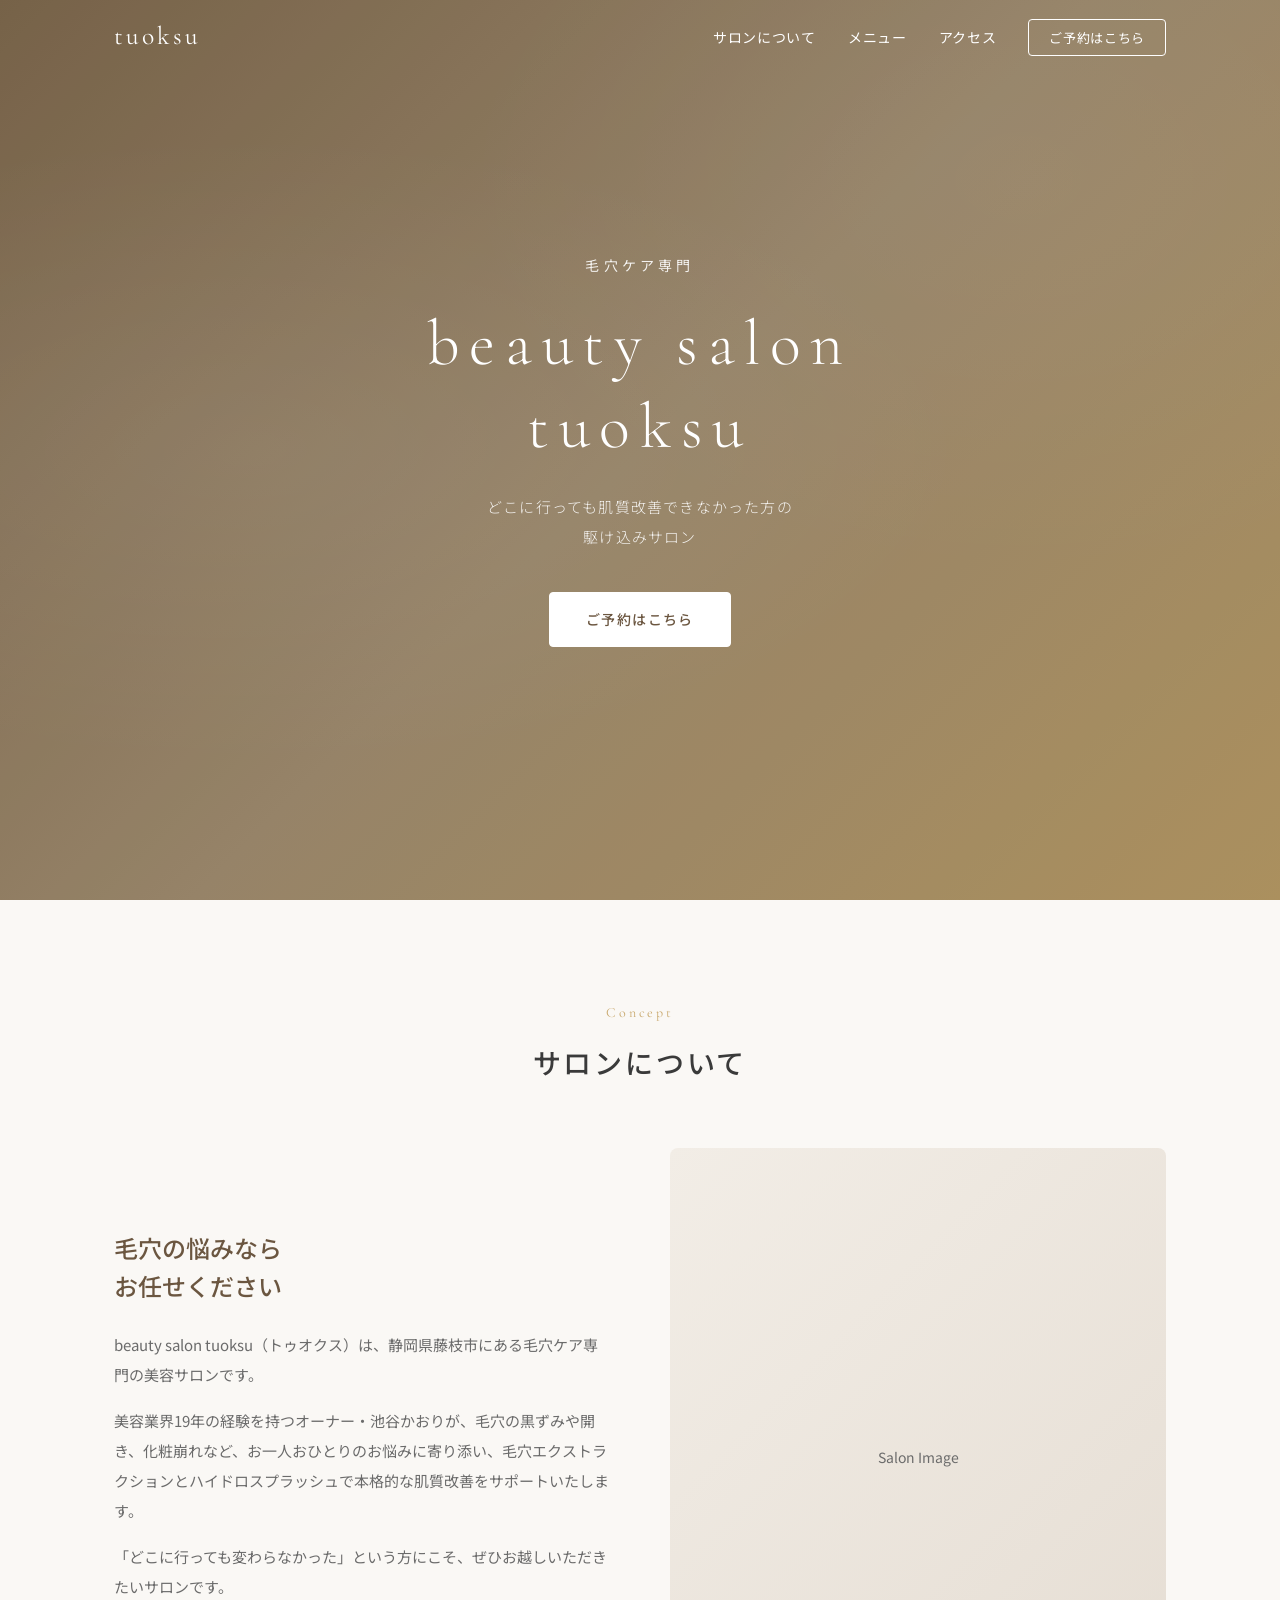
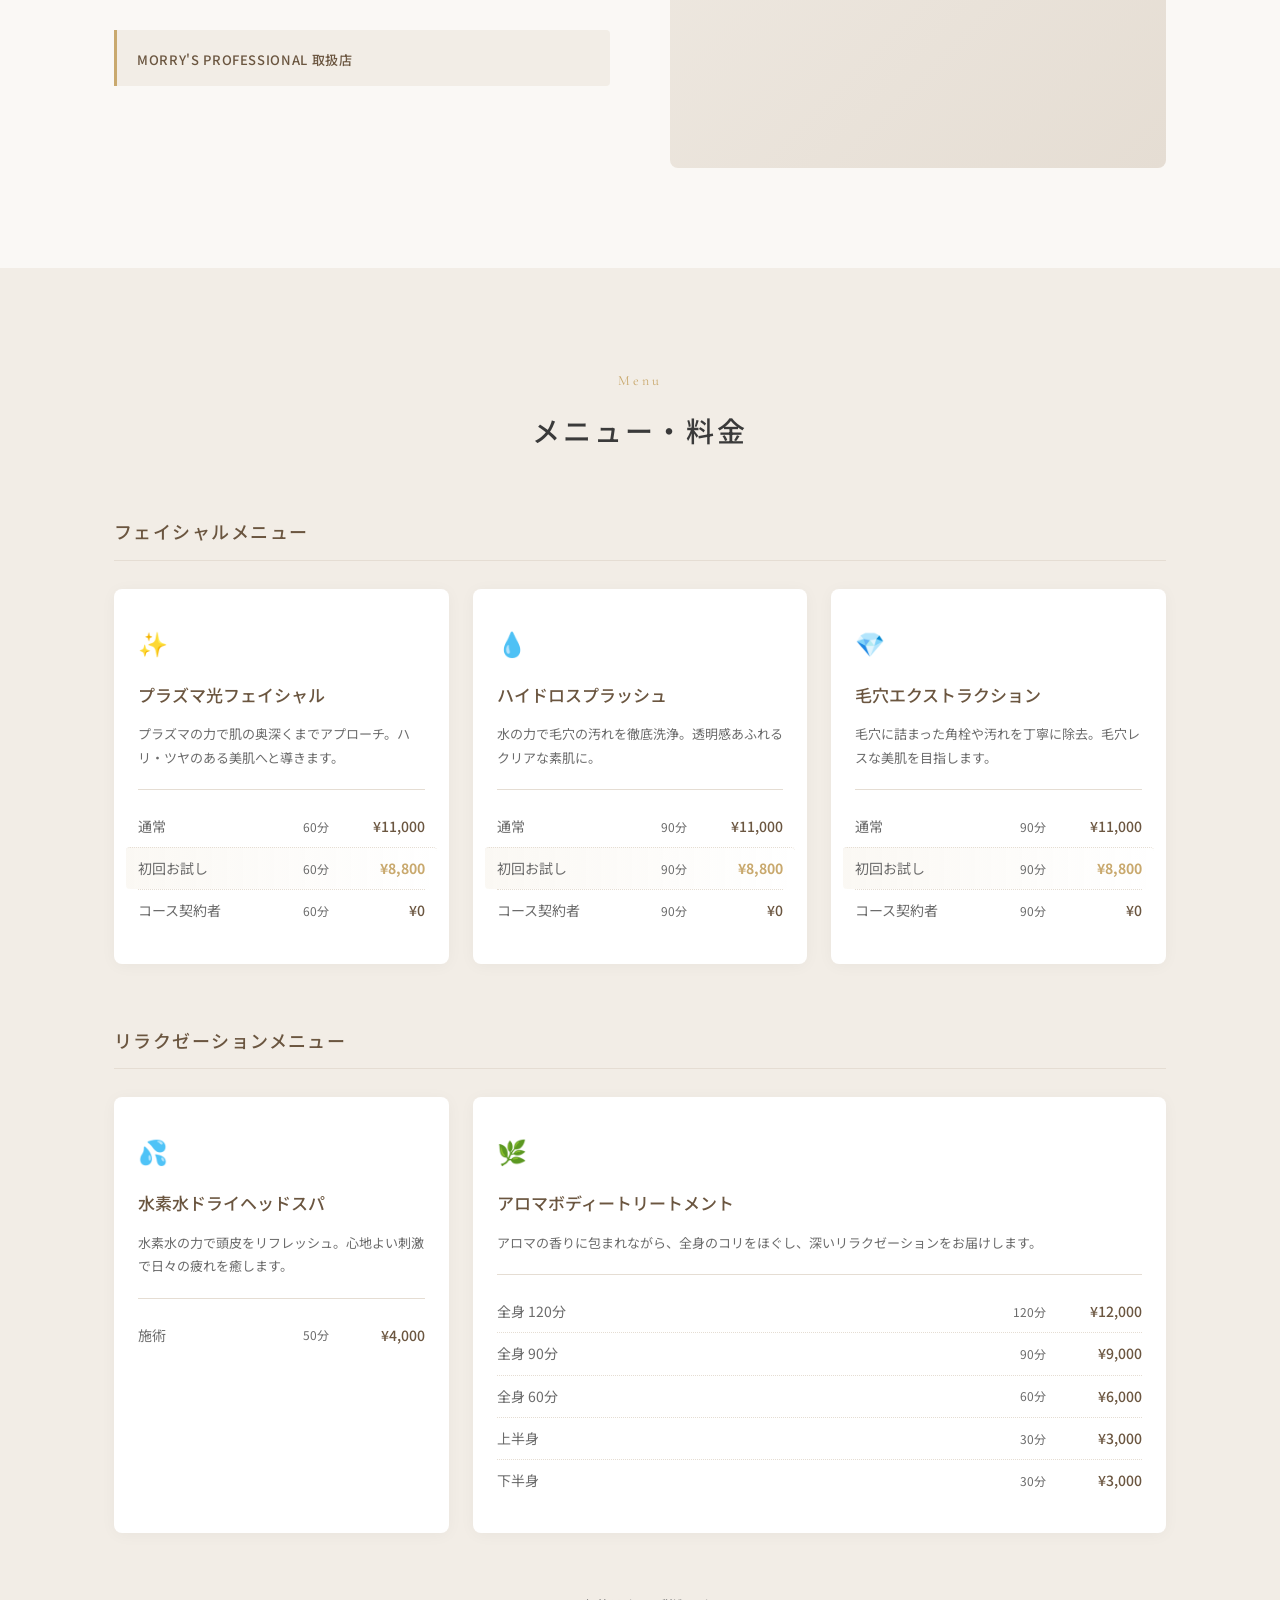
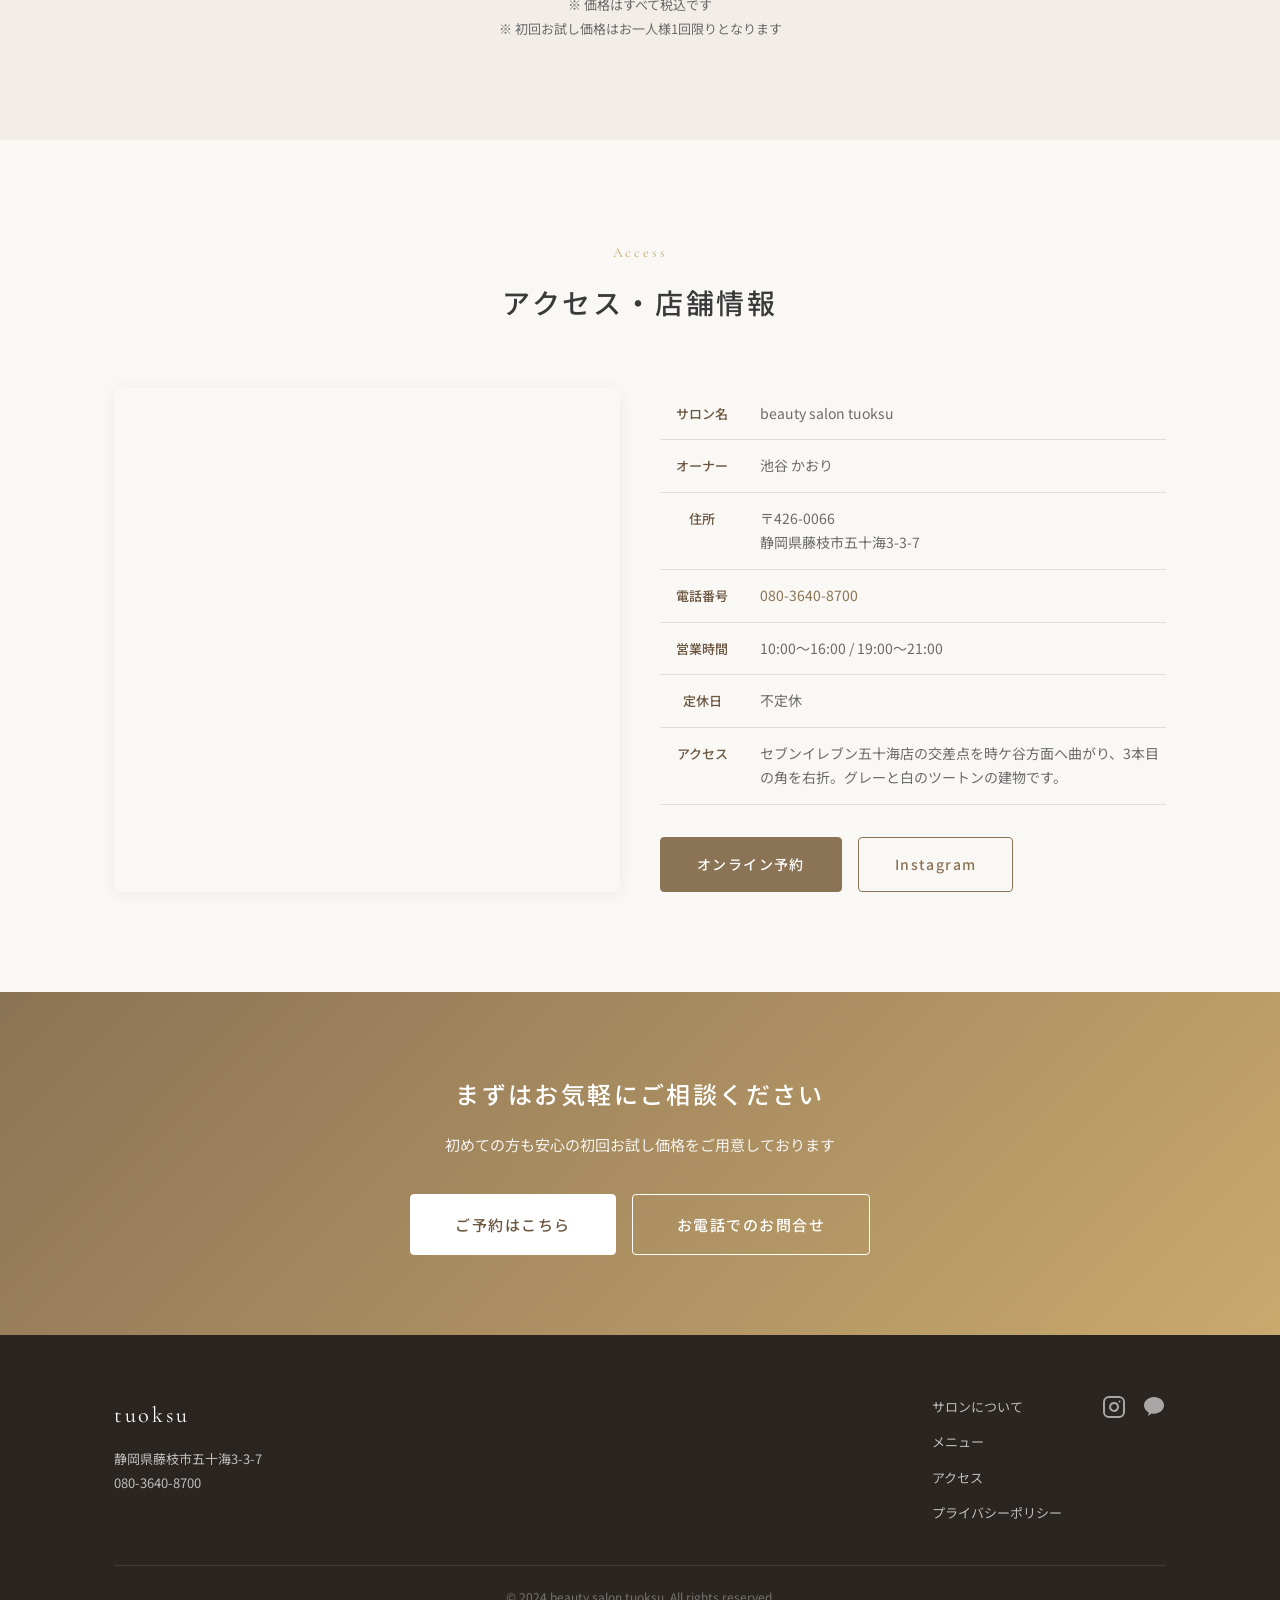
==== commit d37fe0ab: "fix: ハイドロスプラッシュ初回お試しの時間を60分→90分に修正 Co-Authored-By: Claude Opus 4.7 (1M context) <noreply@anthropic.c" ====
--- a/index.html
+++ b/index.html
@@ -110,7 +110,7 @@
               </div>
               <div class="price-row price-row-highlight">
                 <span class="price-label">初回お試し</span>
-                <span class="price-time">60分</span>
+                <span class="price-time">90分</span>
                 <span class="price-value">&yen;8,800</span>
               </div>
               <div class="price-row">
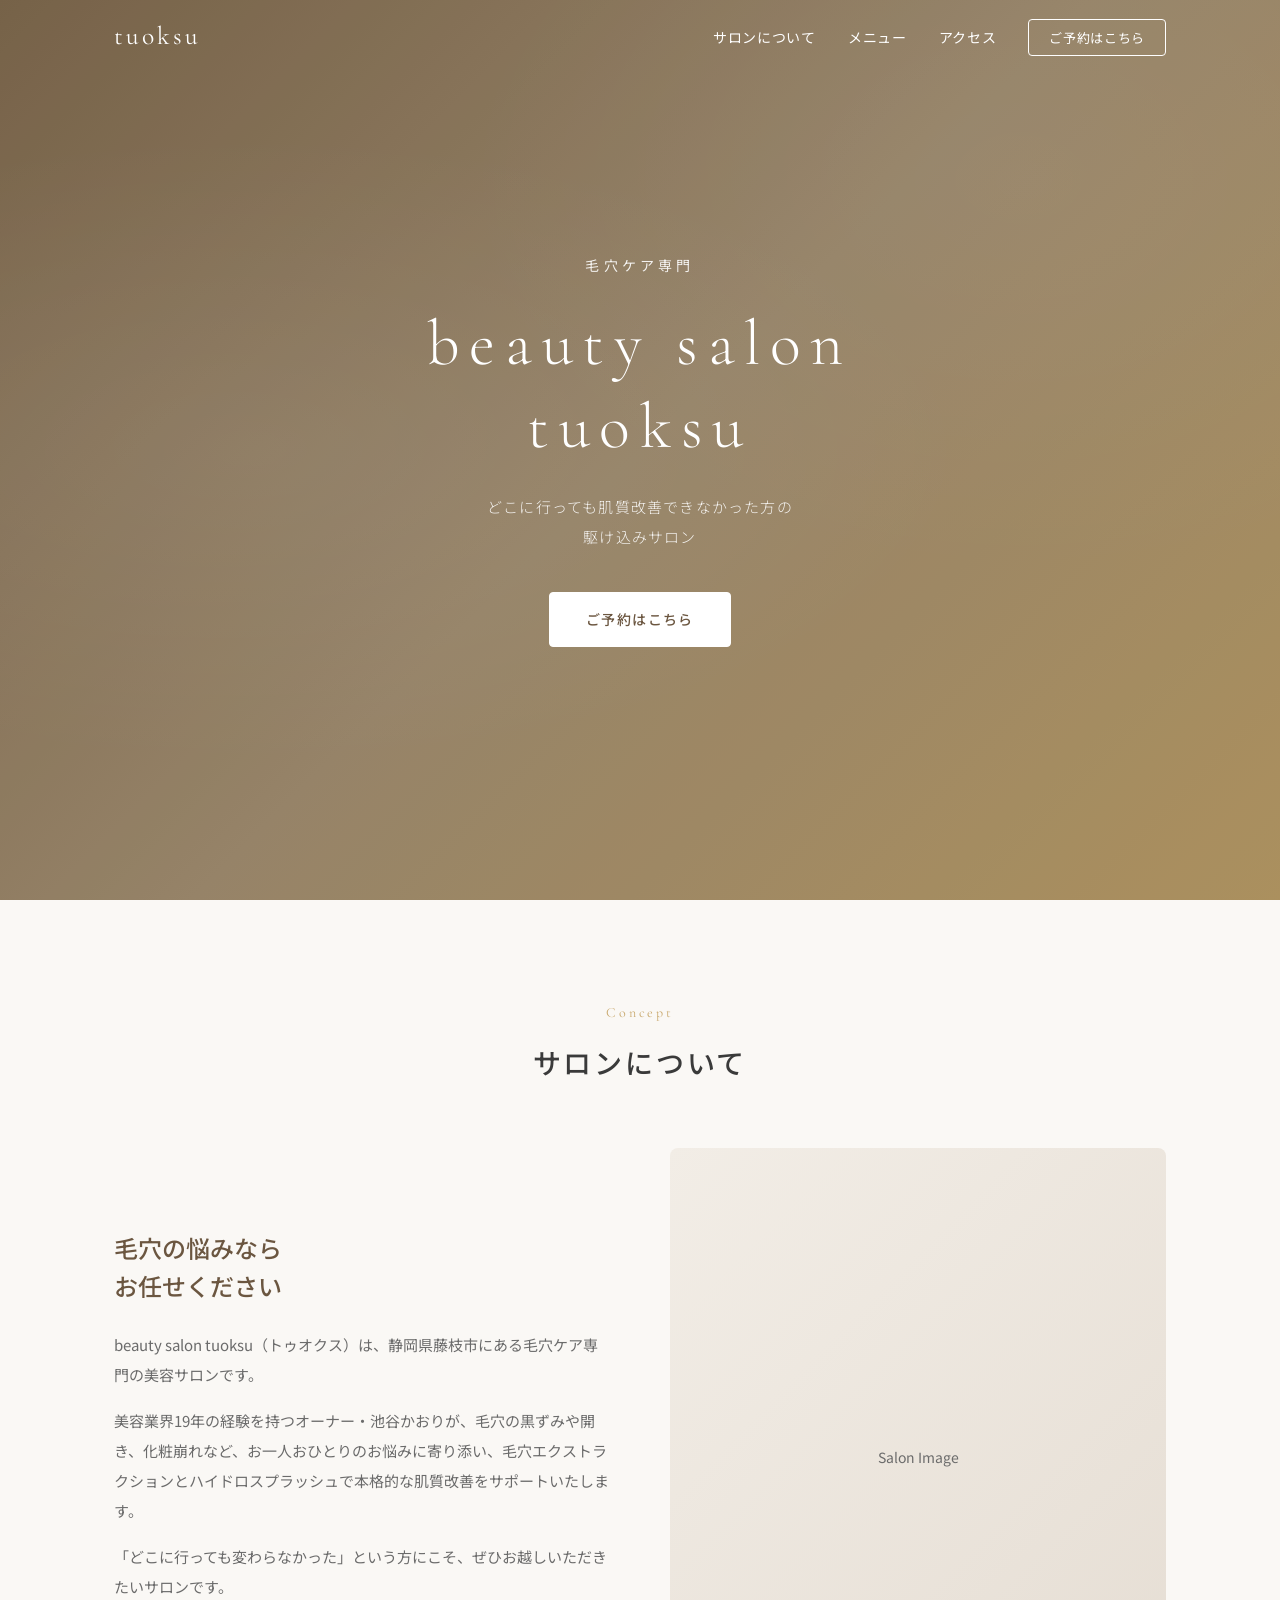
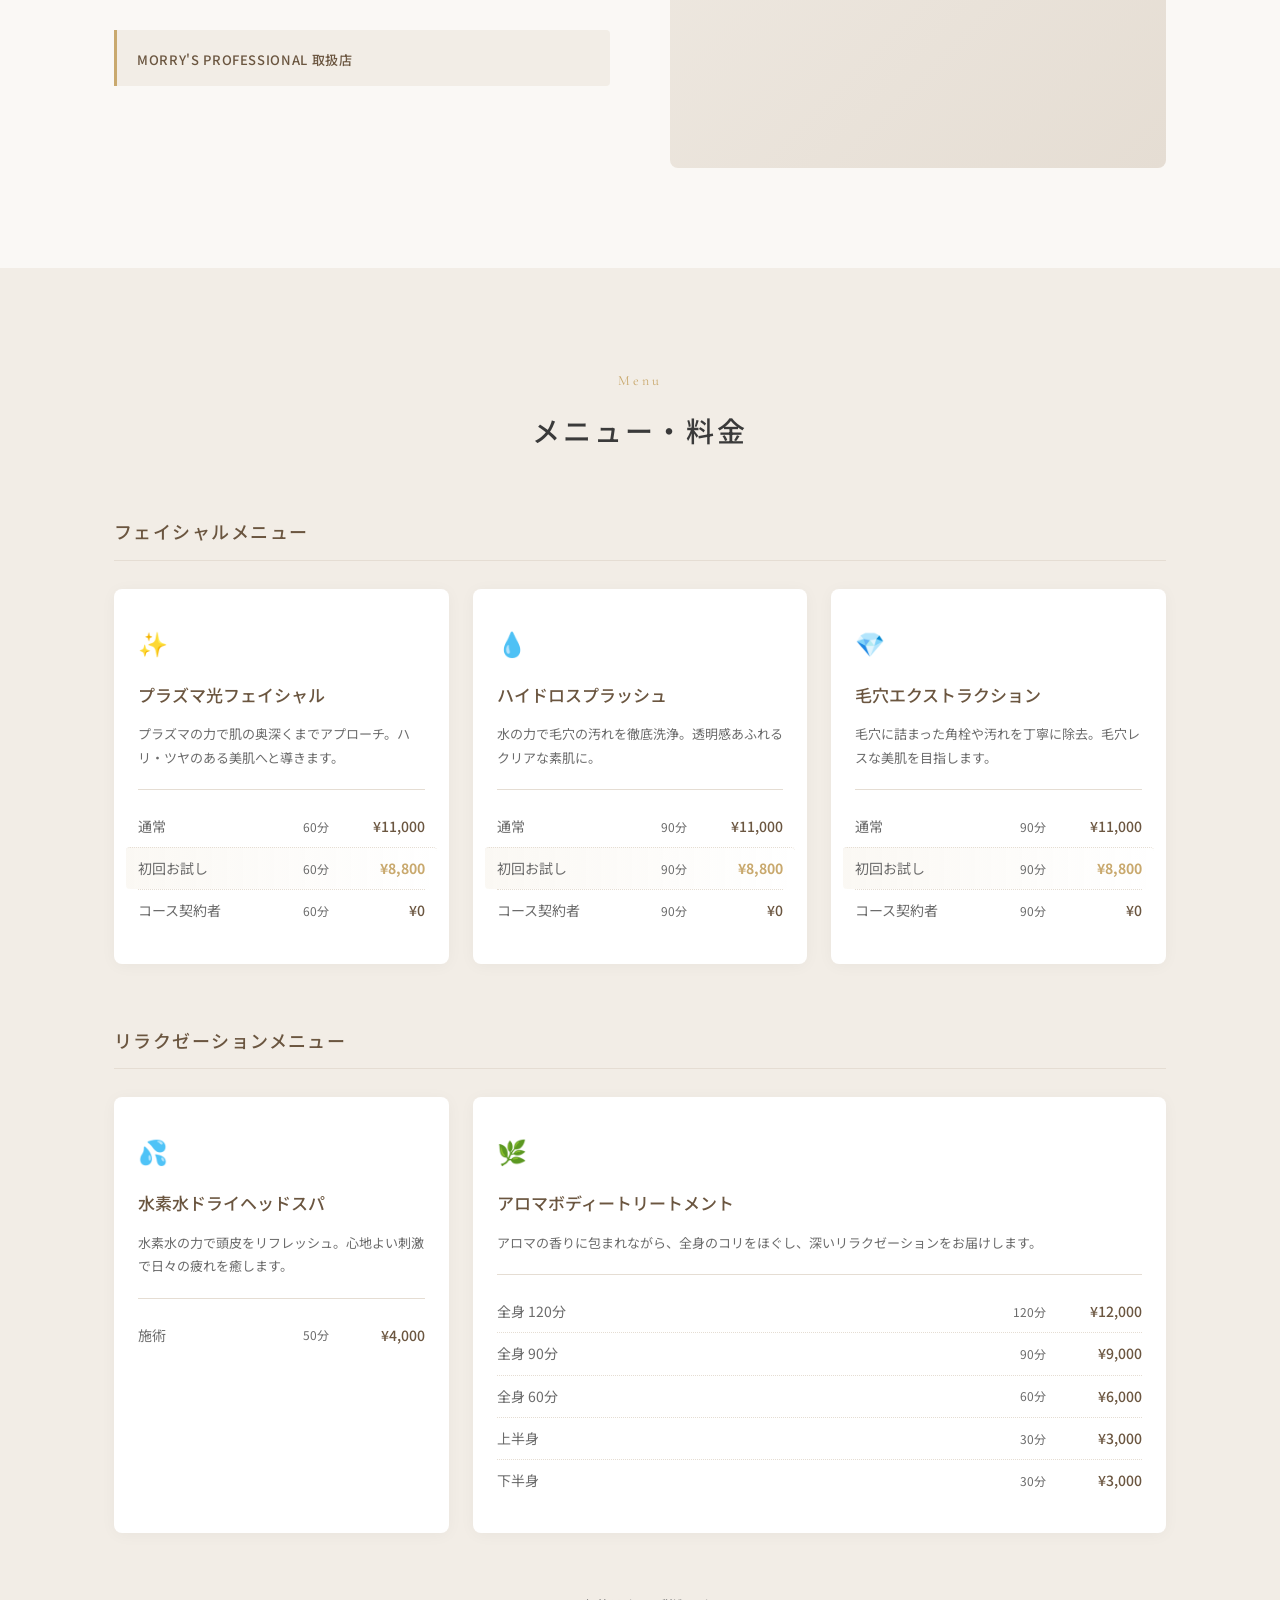
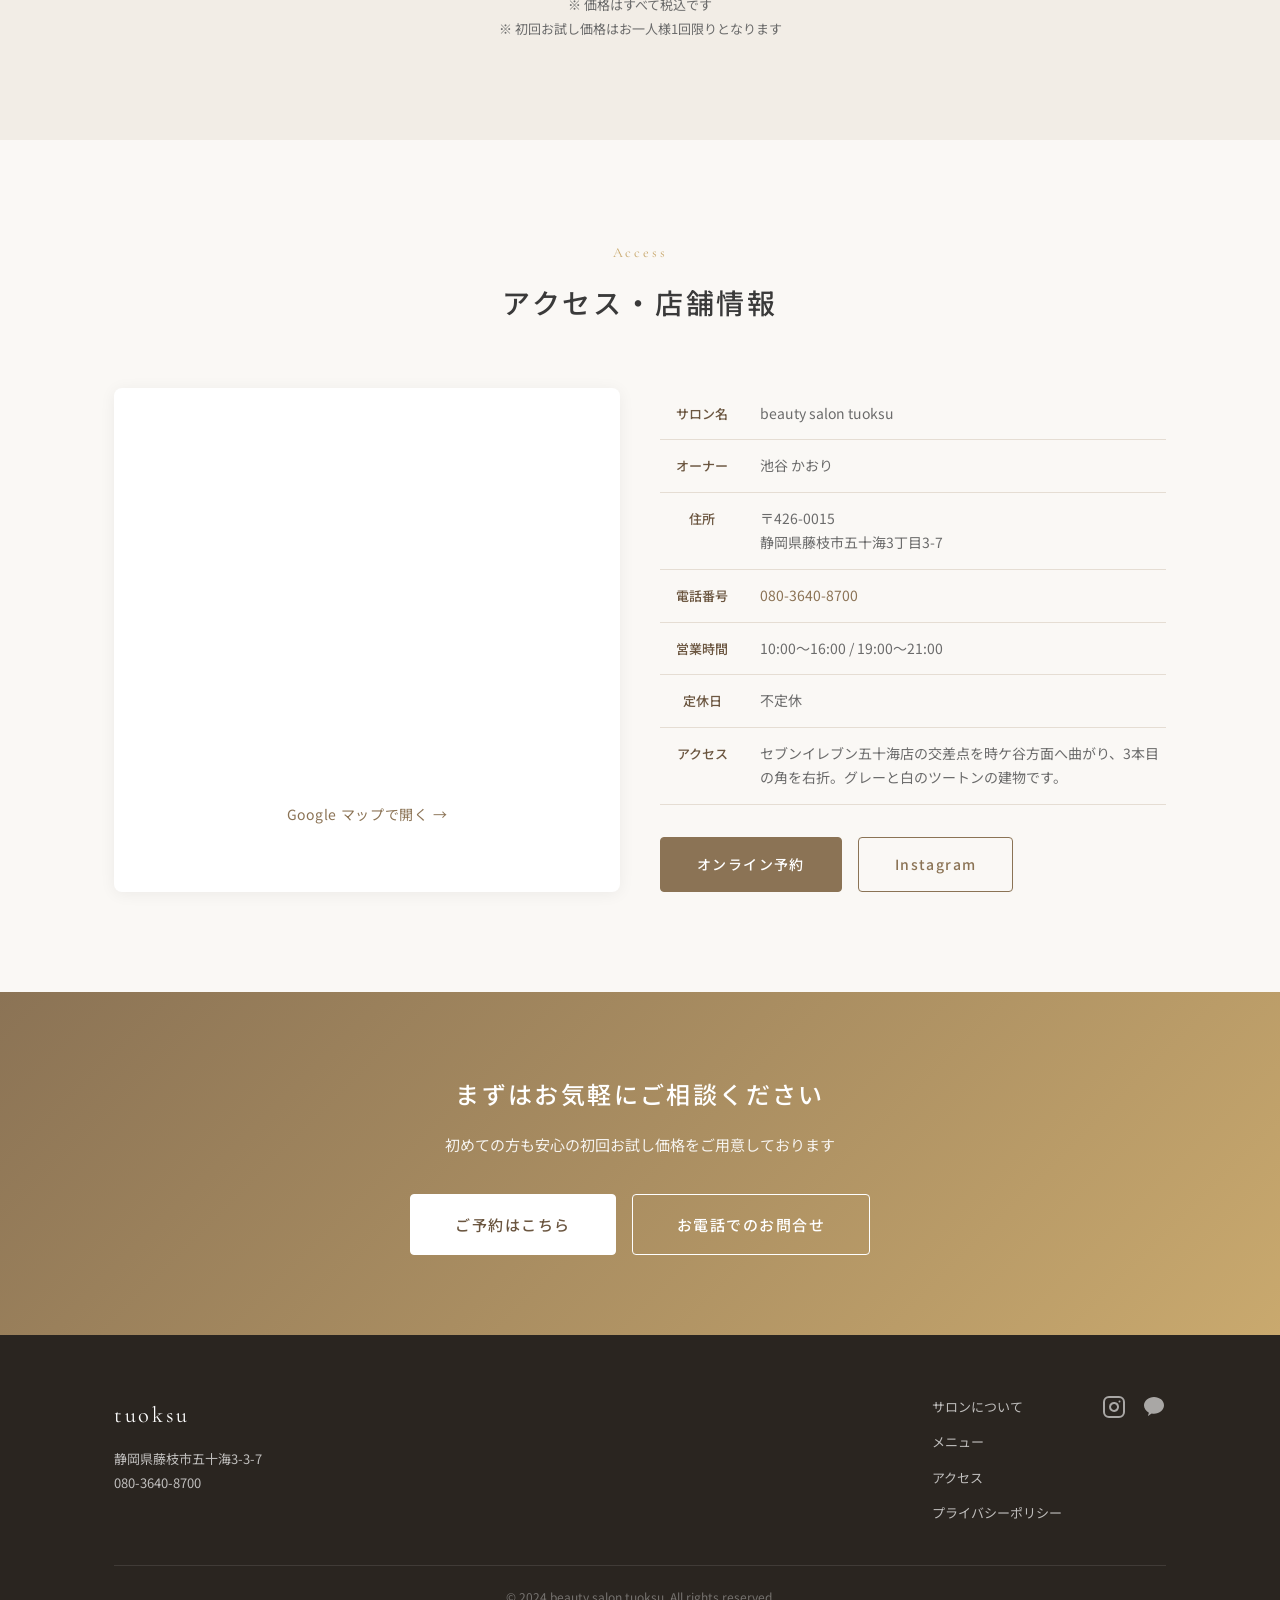
==== commit d45a97f6: "fix: Google マップのピン位置を正確に修正、郵便番号も更新 - Google マップ埋め込みを実際の店舗位置（beauty salon tuoksu）にピン設定 - 郵便番号を 426-00" ====
--- a/index.html
+++ b/index.html
@@ -214,10 +214,11 @@
       <div class="access-grid">
         <div class="access-map">
           <iframe
-            src="https://www.google.com/maps/embed?pb=!1m18!1m12!1m3!1d3265.8!2d138.25!3d34.85!2m3!1f0!2f0!3f0!3m2!1i1024!2i768!4f13.1!3m3!1m2!1s0x0%3A0x0!2z6Z2Z5bKh55yM6Jek5p2d5biC5LqU5Y2B5rW3My0zLTc!5e0!3m2!1sja!2sjp!4v1"
+            src="https://maps.google.com/maps?q=beauty+salon+tuoksu+%E8%97%A4%E6%9E%9D%E5%B8%82%E4%BA%94%E5%8D%81%E6%B5%B7&hl=ja&z=17&output=embed"
             width="100%" height="400" style="border:0;" allowfullscreen="" loading="lazy"
             referrerpolicy="no-referrer-when-downgrade"
             title="beauty salon tuoksu の地図"></iframe>
+          <a href="https://maps.app.goo.gl/irKY548pNnSVrUJYA" target="_blank" rel="noopener" class="map-link">Google マップで開く →</a>
         </div>
         <div class="access-info">
           <table class="info-table">
@@ -231,7 +232,7 @@
             </tr>
             <tr>
               <th>住所</th>
-              <td>〒426-0066<br>静岡県藤枝市五十海3-3-7</td>
+              <td>〒426-0015<br>静岡県藤枝市五十海3丁目3-7</td>
             </tr>
             <tr>
               <th>電話番号</th>
--- a/style.css
+++ b/style.css
@@ -520,10 +520,27 @@
   border-radius: 8px;
   overflow: hidden;
   box-shadow: 0 2px 16px rgba(0, 0, 0, 0.06);
+  background: #fff;
 }
 
 .access-map iframe {
   display: block;
+  border-bottom: 1px solid #eee;
+}
+
+.map-link {
+  display: block;
+  padding: 14px 20px;
+  text-align: center;
+  font-size: 14px;
+  color: #8b7355;
+  text-decoration: none;
+  letter-spacing: 0.05em;
+  transition: background 0.2s;
+}
+
+.map-link:hover {
+  background: #faf8f5;
 }
 
 .info-table {
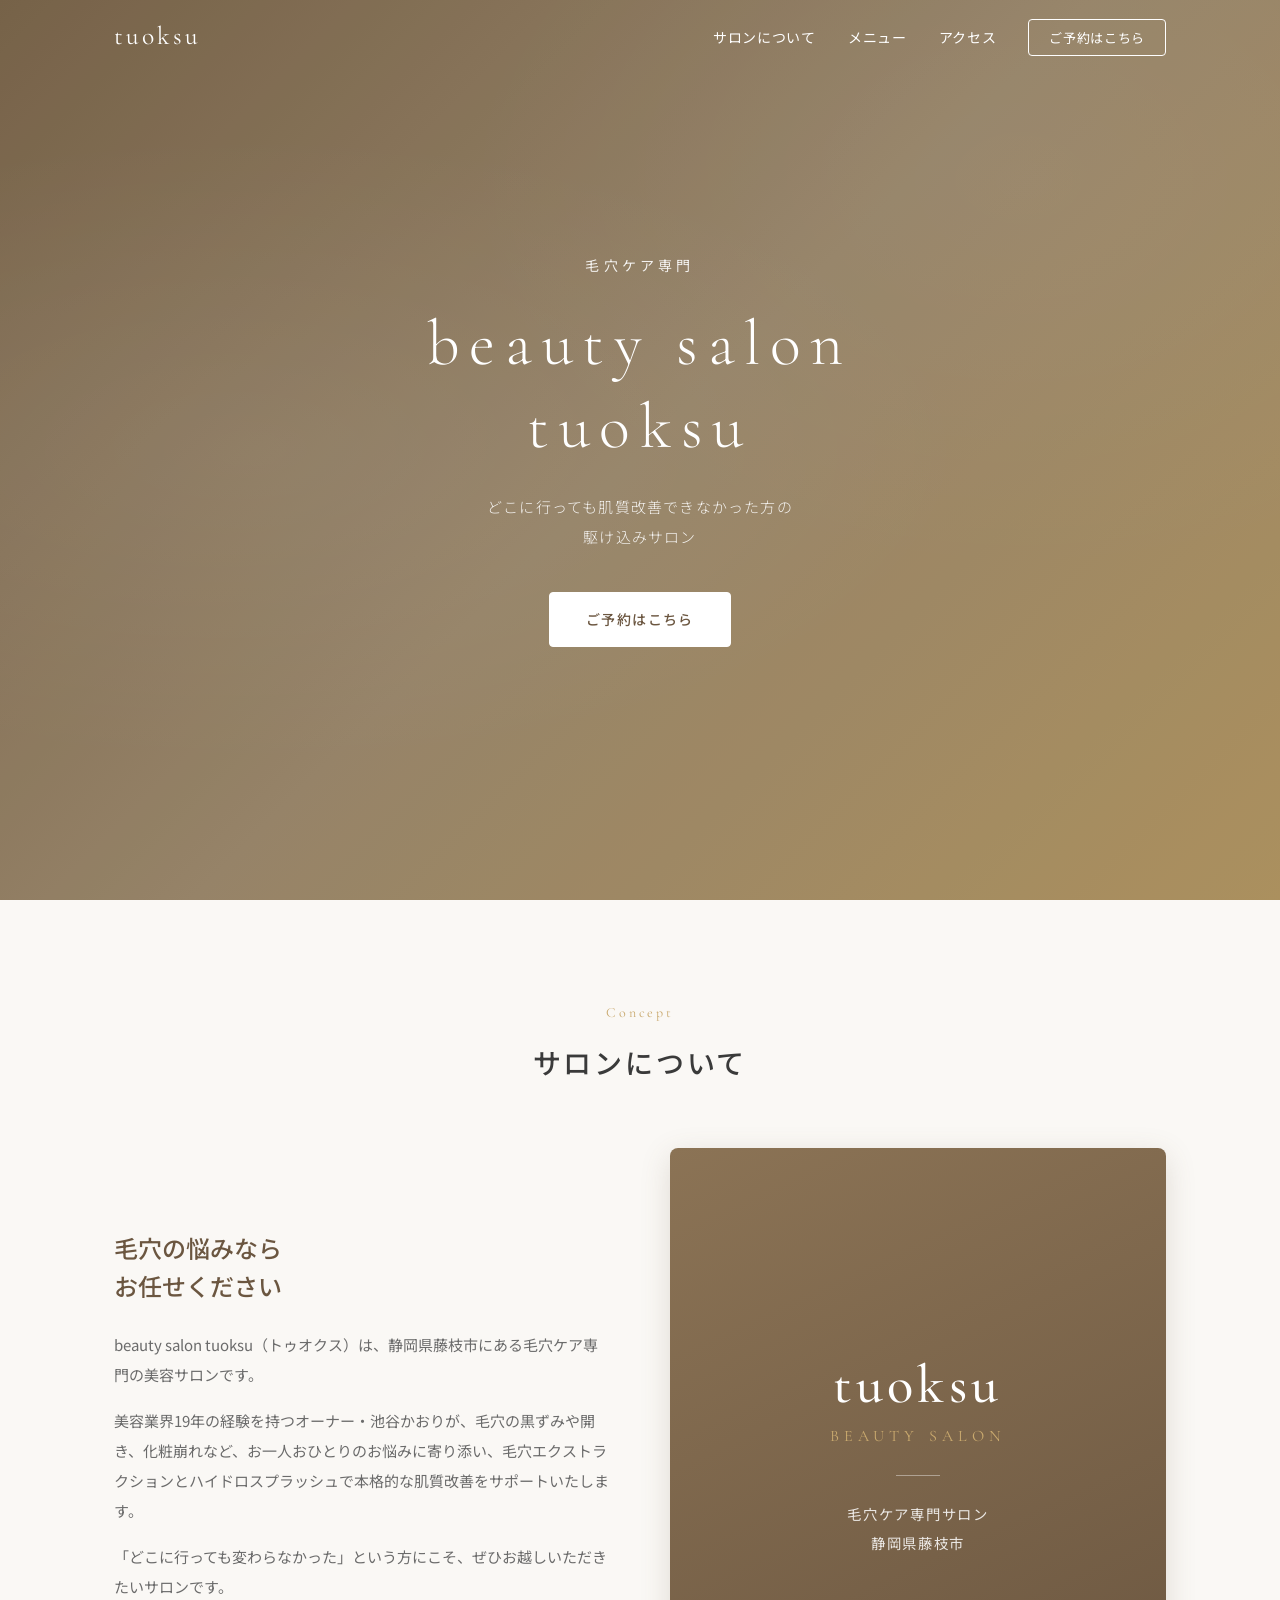
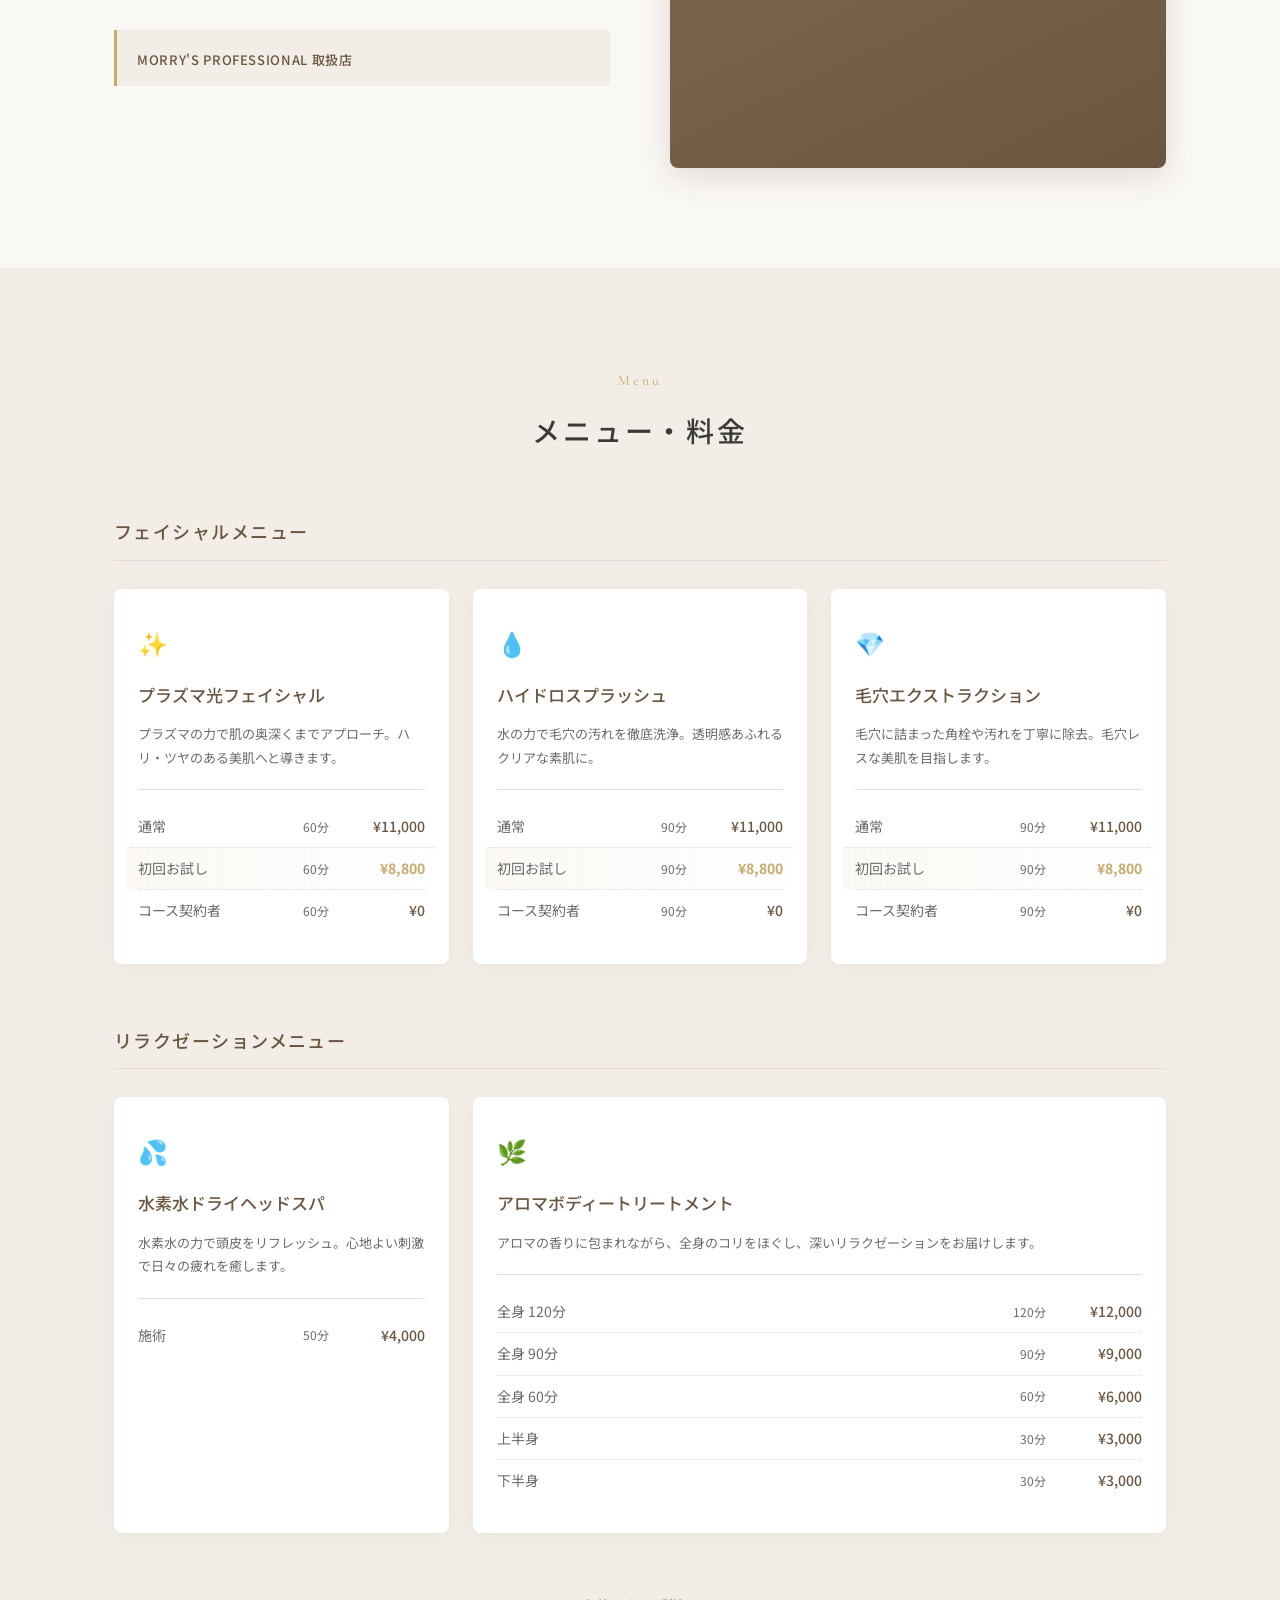
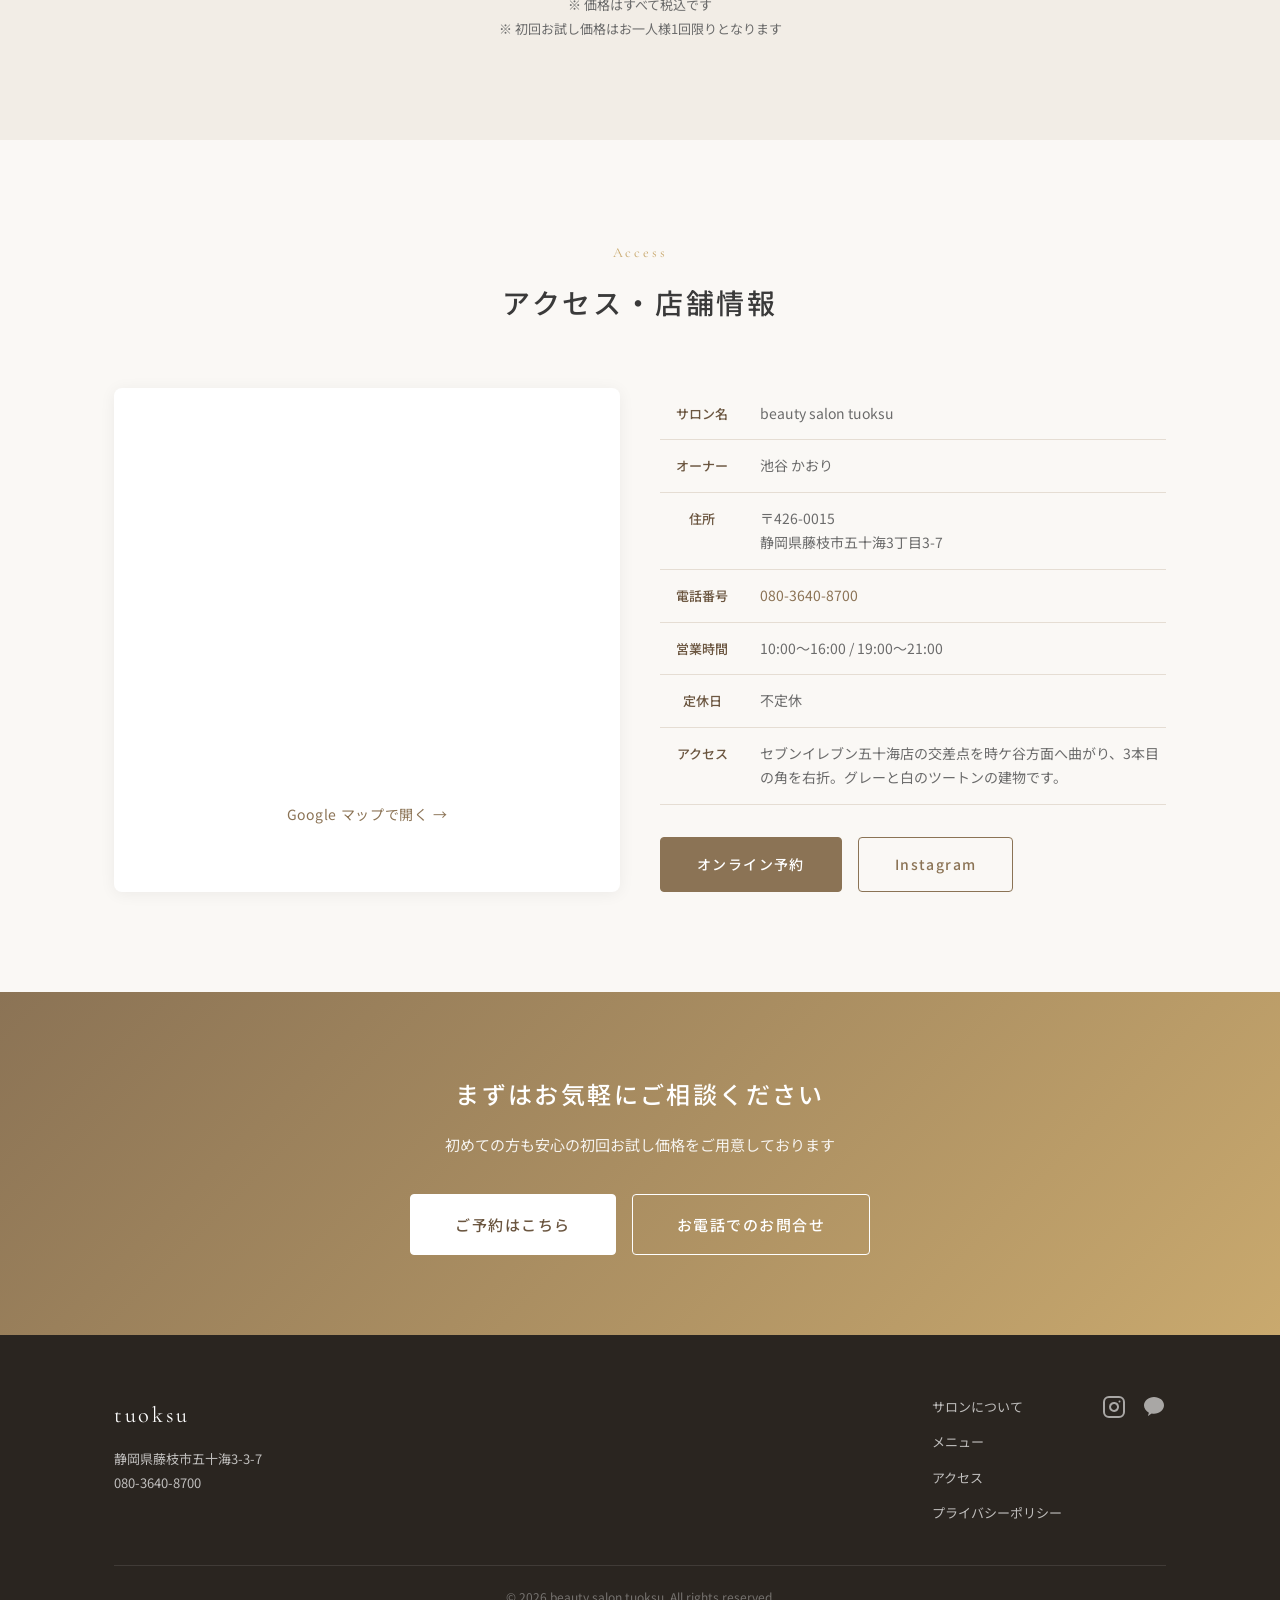
==== commit f3f3edd0: "feat: アプリ審査対応 - プレースホルダー除去・favicon・プライバシーポリシー強化 - "Salon Image" 仮画像を完成版ブランドビジュアルに差し替え（審査リジェクト要因の除去） " ====
--- a/index.html
+++ b/index.html
@@ -5,6 +5,16 @@
   <meta name="viewport" content="width=device-width, initial-scale=1.0">
   <title>beauty salon tuoksu | 藤枝市の毛穴ケア専門サロン</title>
   <meta name="description" content="静岡県藤枝市の毛穴ケア専門サロン。毛穴エクストラクション・ハイドロスプラッシュで肌質改善。どこに行っても改善できなかった方の駆け込みサロン。">
+  <meta name="robots" content="index, follow">
+  <meta name="theme-color" content="#8b7355">
+  <link rel="canonical" href="https://shittoruad-gif.github.io/tuoksu-salon/">
+  <meta property="og:type" content="website">
+  <meta property="og:title" content="beauty salon tuoksu | 藤枝市の毛穴ケア専門サロン">
+  <meta property="og:description" content="静岡県藤枝市の毛穴ケア専門サロン。毛穴エクストラクション・ハイドロスプラッシュで肌質改善。">
+  <meta property="og:url" content="https://shittoruad-gif.github.io/tuoksu-salon/">
+  <meta property="og:locale" content="ja_JP">
+  <link rel="icon" type="image/svg+xml" href="data:image/svg+xml,%3Csvg%20xmlns='http://www.w3.org/2000/svg'%20viewBox='0%200%2064%2064'%3E%3Crect%20width='64'%20height='64'%20rx='14'%20fill='%238b7355'/%3E%3Ctext%20x='32'%20y='45'%20font-family='Georgia,serif'%20font-size='38'%20fill='%23faf8f5'%20text-anchor='middle'%3Et%3C/text%3E%3C/svg%3E">
+  <link rel="apple-touch-icon" href="data:image/svg+xml,%3Csvg%20xmlns='http://www.w3.org/2000/svg'%20viewBox='0%200%2064%2064'%3E%3Crect%20width='64'%20height='64'%20fill='%238b7355'/%3E%3Ctext%20x='32'%20y='45'%20font-family='Georgia,serif'%20font-size='38'%20fill='%23faf8f5'%20text-anchor='middle'%3Et%3C/text%3E%3C/svg%3E">
   <link rel="stylesheet" href="style.css">
   <link rel="preconnect" href="https://fonts.googleapis.com">
   <link rel="preconnect" href="https://fonts.gstatic.com" crossorigin>
@@ -56,8 +66,11 @@
           </div>
         </div>
         <div class="about-image">
-          <div class="about-image-placeholder">
-            <span>Salon Image</span>
+          <div class="about-visual">
+            <span class="about-visual-mark">tuoksu</span>
+            <span class="about-visual-sub">beauty salon</span>
+            <span class="about-visual-divider"></span>
+            <span class="about-visual-tag">毛穴ケア専門サロン<br>静岡県藤枝市</span>
           </div>
         </div>
       </div>
@@ -297,7 +310,7 @@
         </div>
       </div>
       <div class="footer-bottom">
-        <p>&copy; 2024 beauty salon tuoksu. All rights reserved.</p>
+        <p>&copy; <span id="year">2026</span> beauty salon tuoksu. All rights reserved.</p>
       </div>
     </div>
   </footer>
@@ -365,6 +378,10 @@
       el.classList.add('fade-in');
       observer.observe(el);
     });
+
+    // コピーライト年を自動更新
+    var y = document.getElementById('year');
+    if (y) y.textContent = new Date().getFullYear();
   </script>
 </body>
 </html>
--- a/style.css
+++ b/style.css
@@ -380,16 +380,50 @@
   letter-spacing: 0.05em;
 }
 
-.about-image-placeholder {
+.about-visual {
   width: 100%;
   aspect-ratio: 4/5;
-  background: linear-gradient(135deg, var(--color-bg-alt), var(--color-border));
+  background: linear-gradient(155deg, var(--color-primary) 0%, var(--color-primary-dark) 100%);
   border-radius: 8px;
   display: flex;
+  flex-direction: column;
   align-items: center;
   justify-content: center;
-  color: var(--color-text-light);
-  font-size: 0.875rem;
+  text-align: center;
+  padding: 32px;
+  box-shadow: 0 8px 30px rgba(107, 86, 64, 0.18);
+}
+
+.about-visual-mark {
+  font-family: var(--font-en);
+  font-size: 3.4rem;
+  font-weight: 500;
+  color: var(--color-white);
+  letter-spacing: 0.08em;
+  line-height: 1;
+}
+
+.about-visual-sub {
+  font-family: var(--font-en);
+  font-size: 1rem;
+  color: var(--color-accent);
+  letter-spacing: 0.32em;
+  margin-top: 10px;
+  text-transform: uppercase;
+}
+
+.about-visual-divider {
+  width: 44px;
+  height: 1px;
+  background: rgba(255, 255, 255, 0.4);
+  margin: 24px 0;
+}
+
+.about-visual-tag {
+  font-size: 0.9rem;
+  color: rgba(255, 255, 255, 0.85);
+  letter-spacing: 0.12em;
+  line-height: 2;
 }
 
 /* --- Menu --- */
@@ -766,6 +800,19 @@
   color: var(--color-text-light);
   font-size: 0.9375rem;
   line-height: 2;
+}
+
+.privacy-operator {
+  margin: 24px 0 8px;
+  padding: 20px 24px;
+  background: var(--color-bg-alt);
+  border-left: 3px solid var(--color-primary);
+  border-radius: 6px;
+}
+
+.privacy-operator p {
+  margin-bottom: 4px !important;
+  font-size: 0.9375rem;
 }
 
 .privacy-contact {
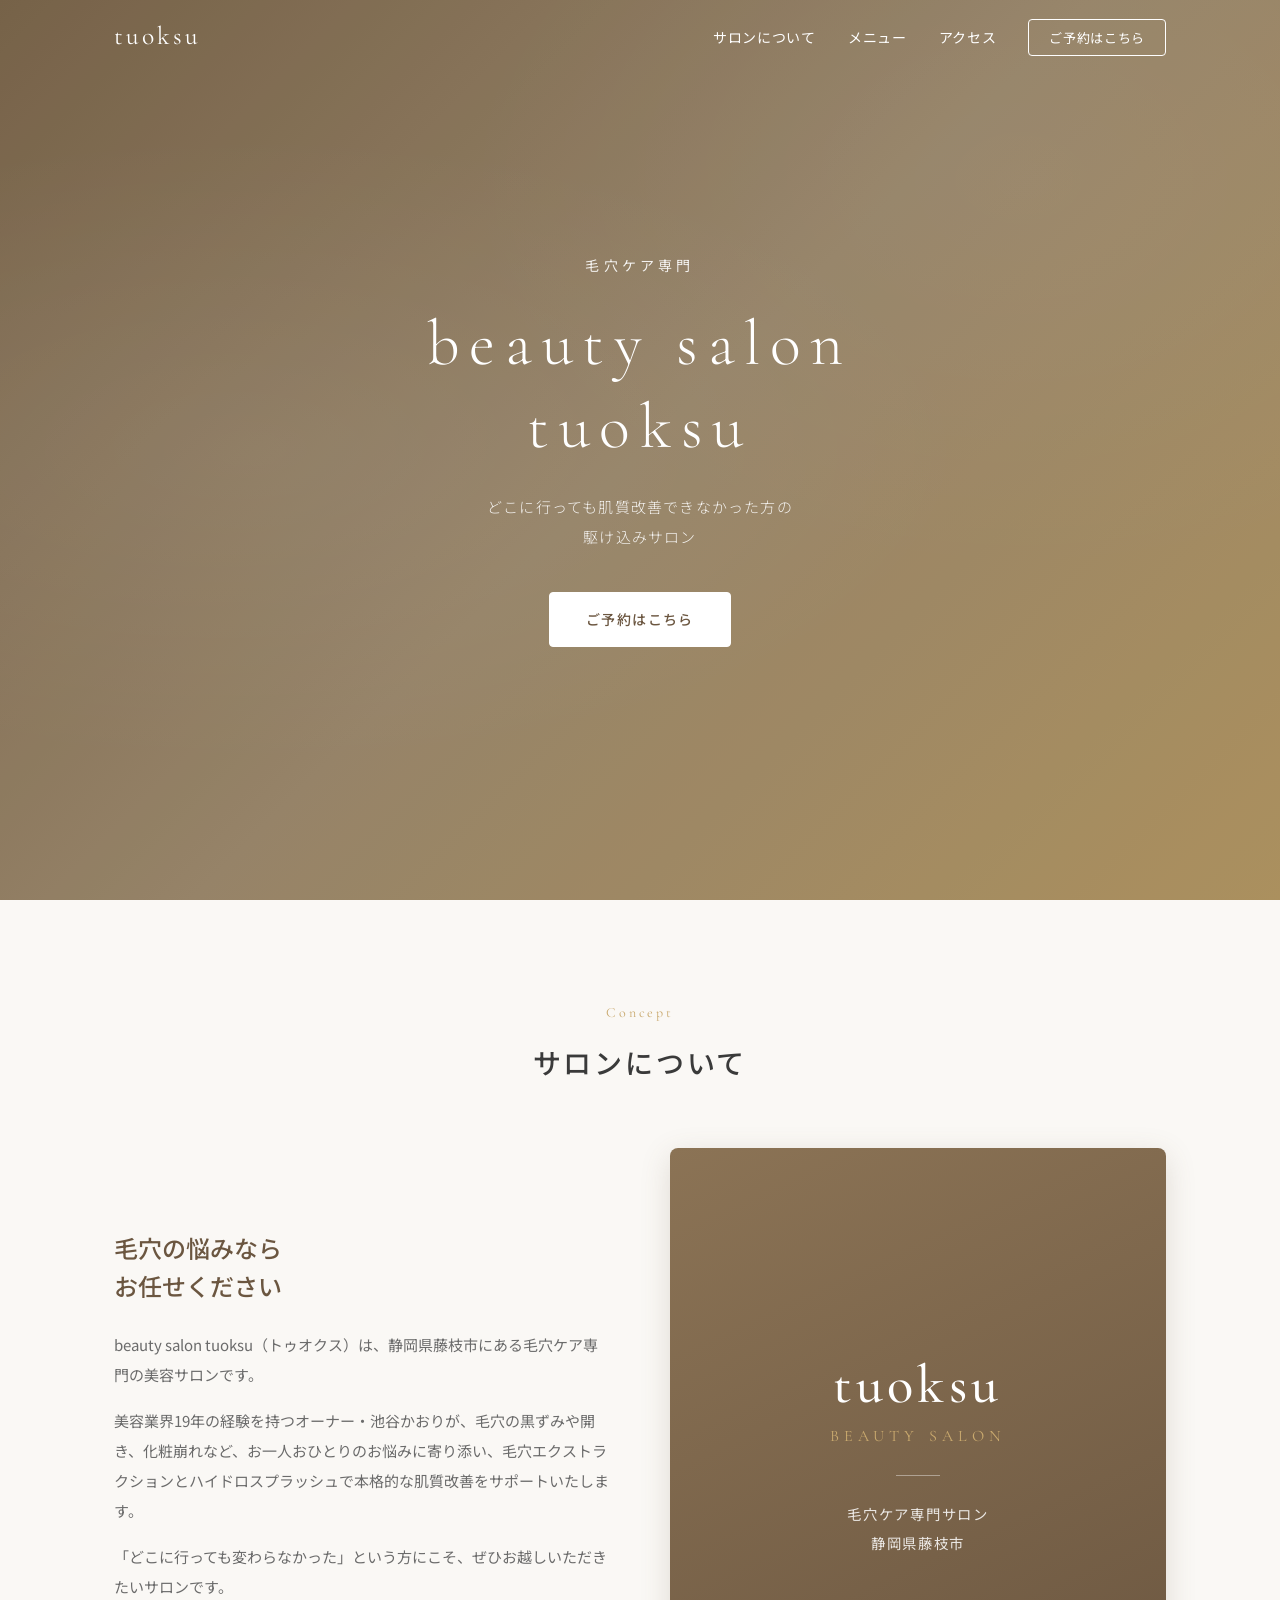
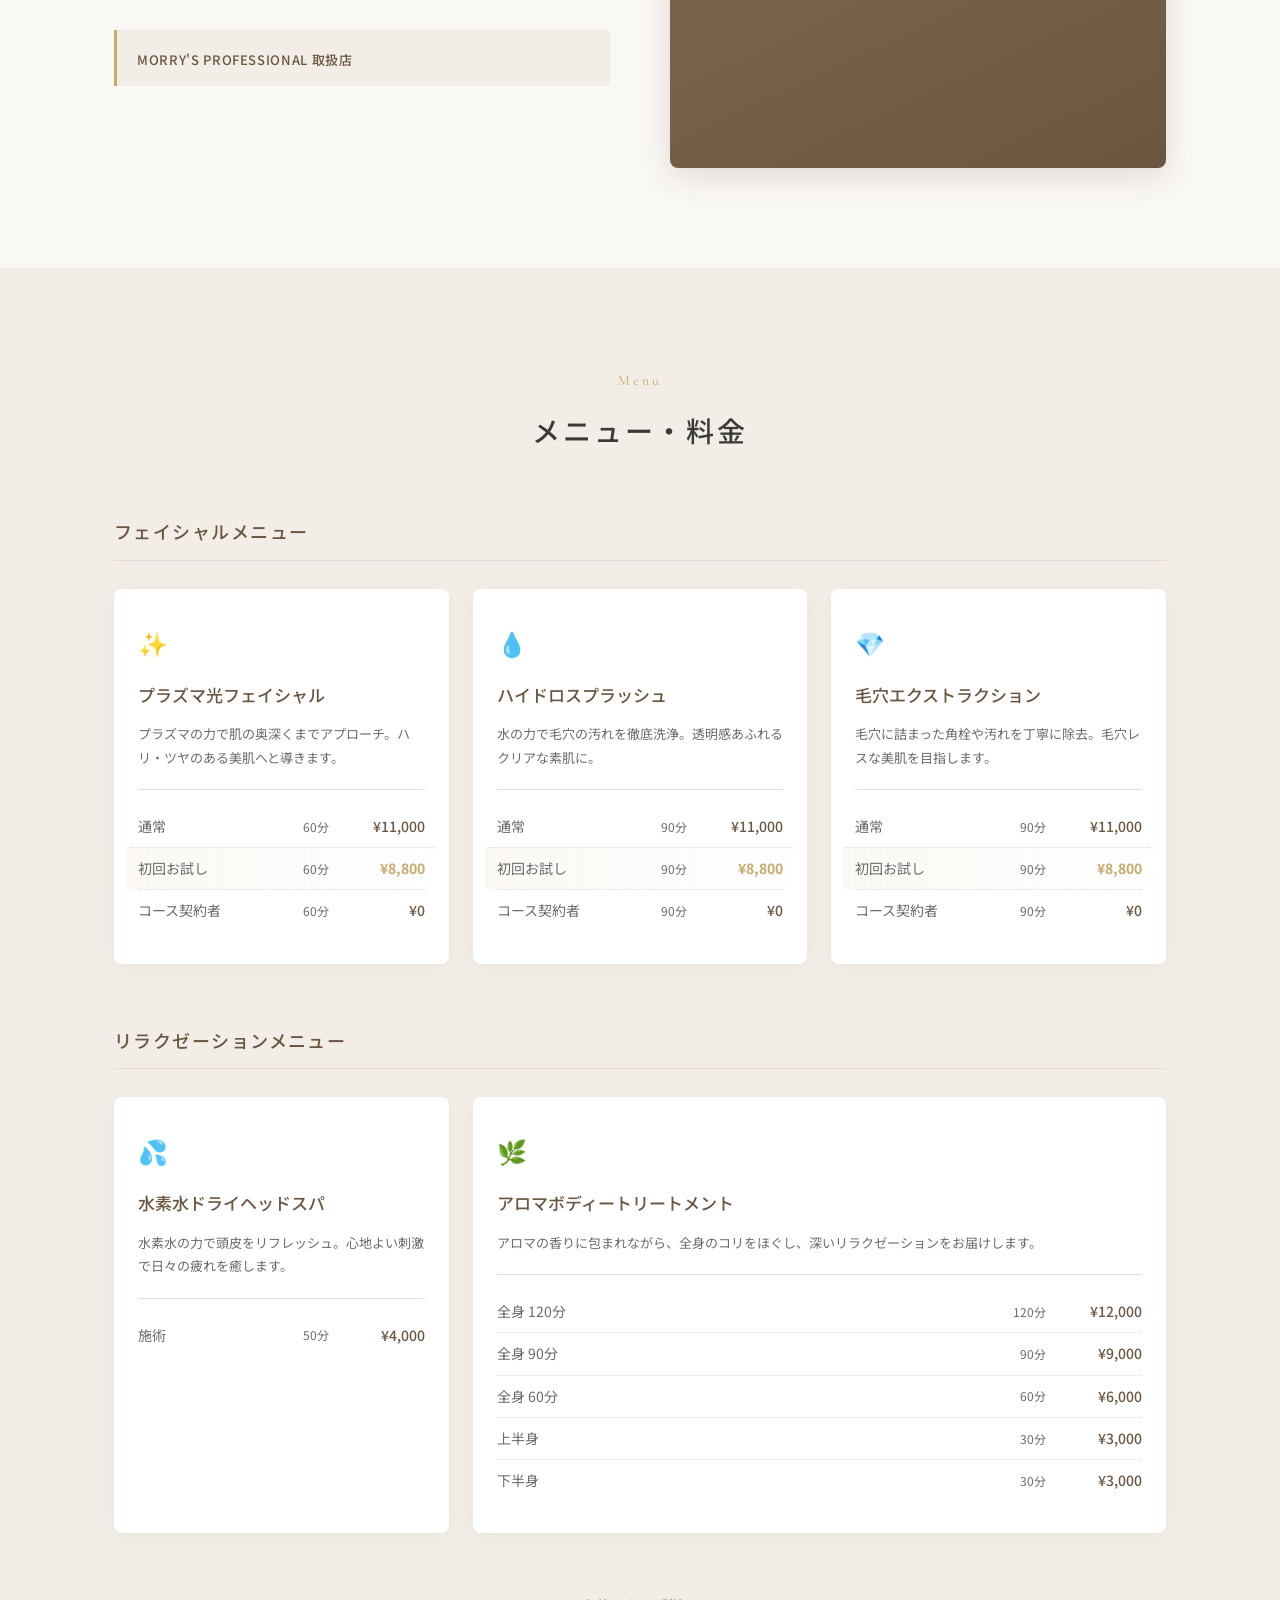
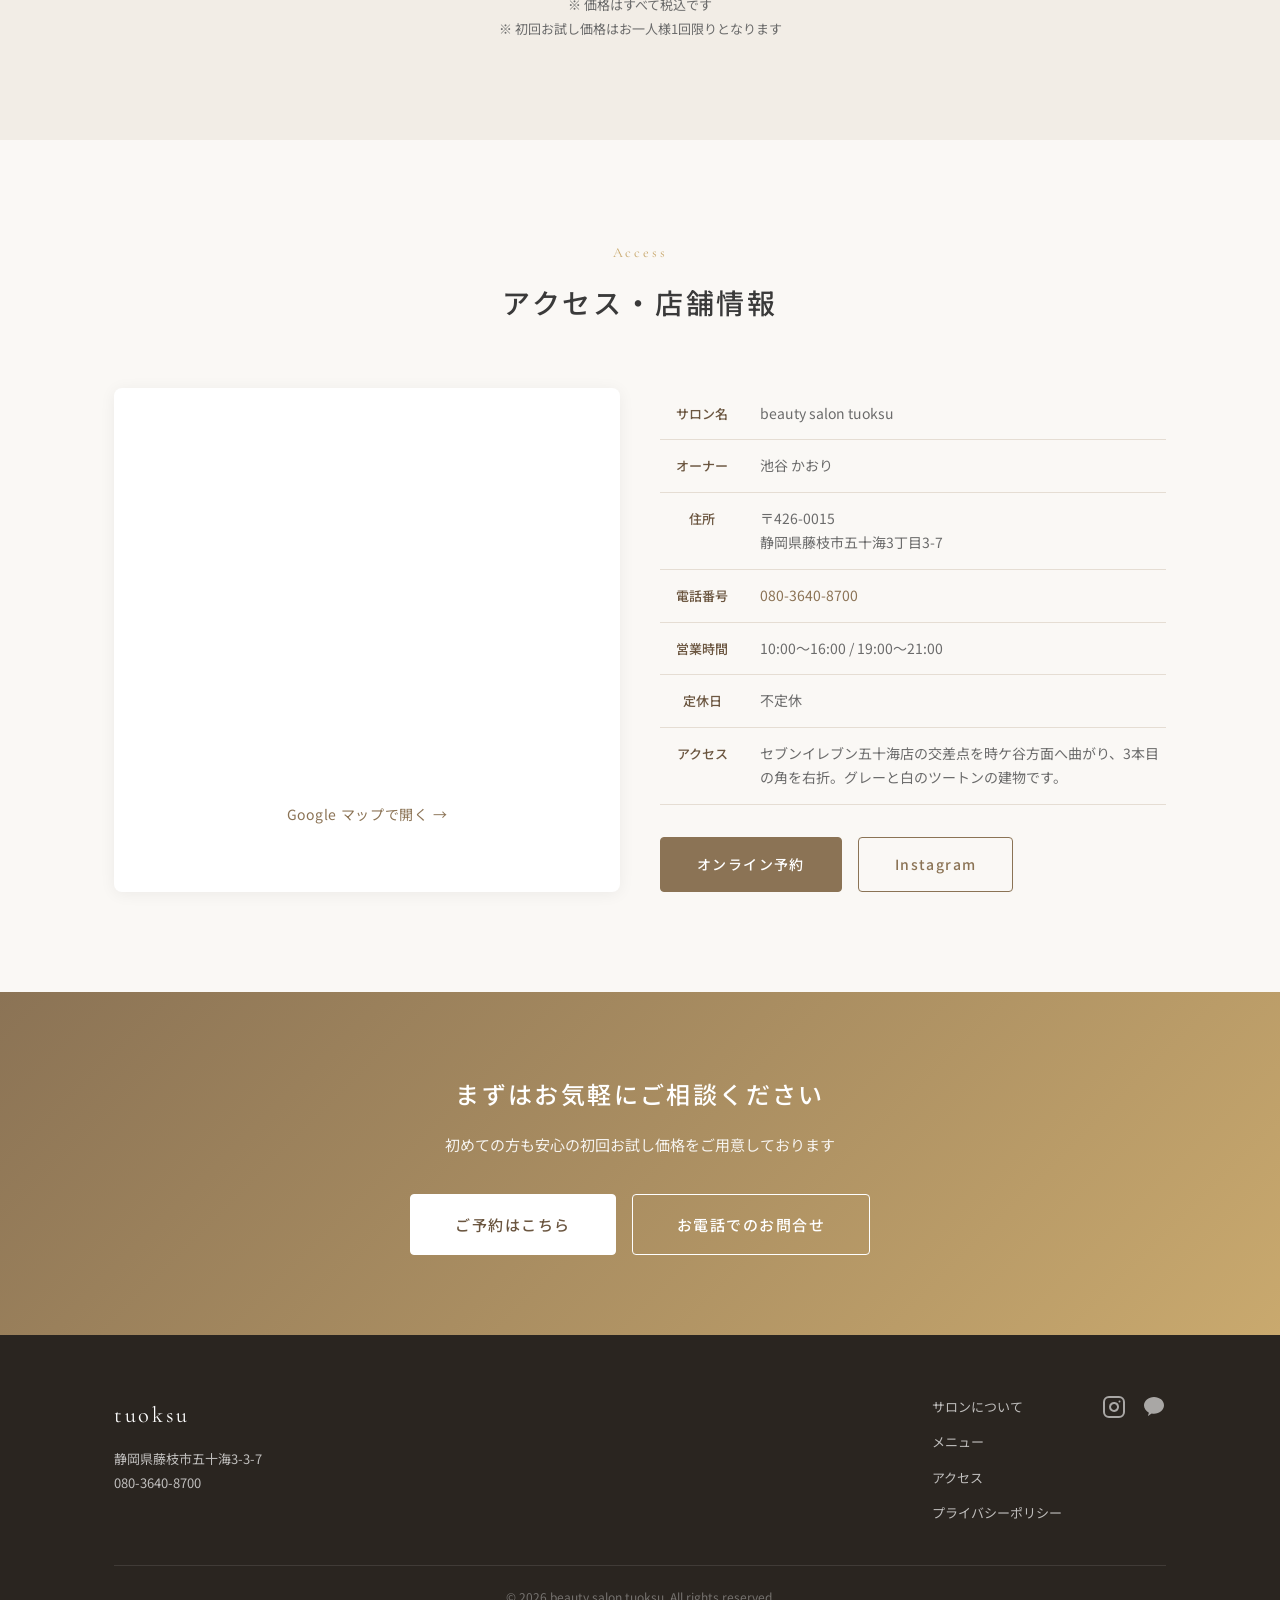
==== commit d9a2216b: "feat: 審査完成度強化 - robots/sitemap/ブランド404/構造化データ追加 - robots.txt / sitemap.xml 追加（クローラ対応） - ブランド404ページ追加" ====
--- a/index.html
+++ b/index.html
@@ -19,6 +19,27 @@
   <link rel="preconnect" href="https://fonts.googleapis.com">
   <link rel="preconnect" href="https://fonts.gstatic.com" crossorigin>
   <link href="https://fonts.googleapis.com/css2?family=Noto+Sans+JP:wght@300;400;500;700&family=Cormorant+Garamond:wght@300;400;500;600&display=swap" rel="stylesheet">
+  <script type="application/ld+json">
+  {
+    "@context": "https://schema.org",
+    "@type": "HealthAndBeautyBusiness",
+    "name": "beauty salon tuoksu",
+    "description": "静岡県藤枝市の毛穴ケア専門サロン。毛穴エクストラクション・ハイドロスプラッシュで肌質改善。",
+    "url": "https://shittoruad-gif.github.io/tuoksu-salon/",
+    "telephone": "+81-80-3640-8700",
+    "address": {
+      "@type": "PostalAddress",
+      "postalCode": "426-0015",
+      "addressRegion": "静岡県",
+      "addressLocality": "藤枝市",
+      "streetAddress": "五十海3丁目3-7",
+      "addressCountry": "JP"
+    },
+    "openingHours": ["Mo-Su 10:00-16:00", "Mo-Su 19:00-21:00"],
+    "image": "https://shittoruad-gif.github.io/tuoksu-salon/",
+    "sameAs": ["https://www.instagram.com/tuoksu_insta/"]
+  }
+  </script>
 </head>
 <body>
   <!-- ナビゲーション -->
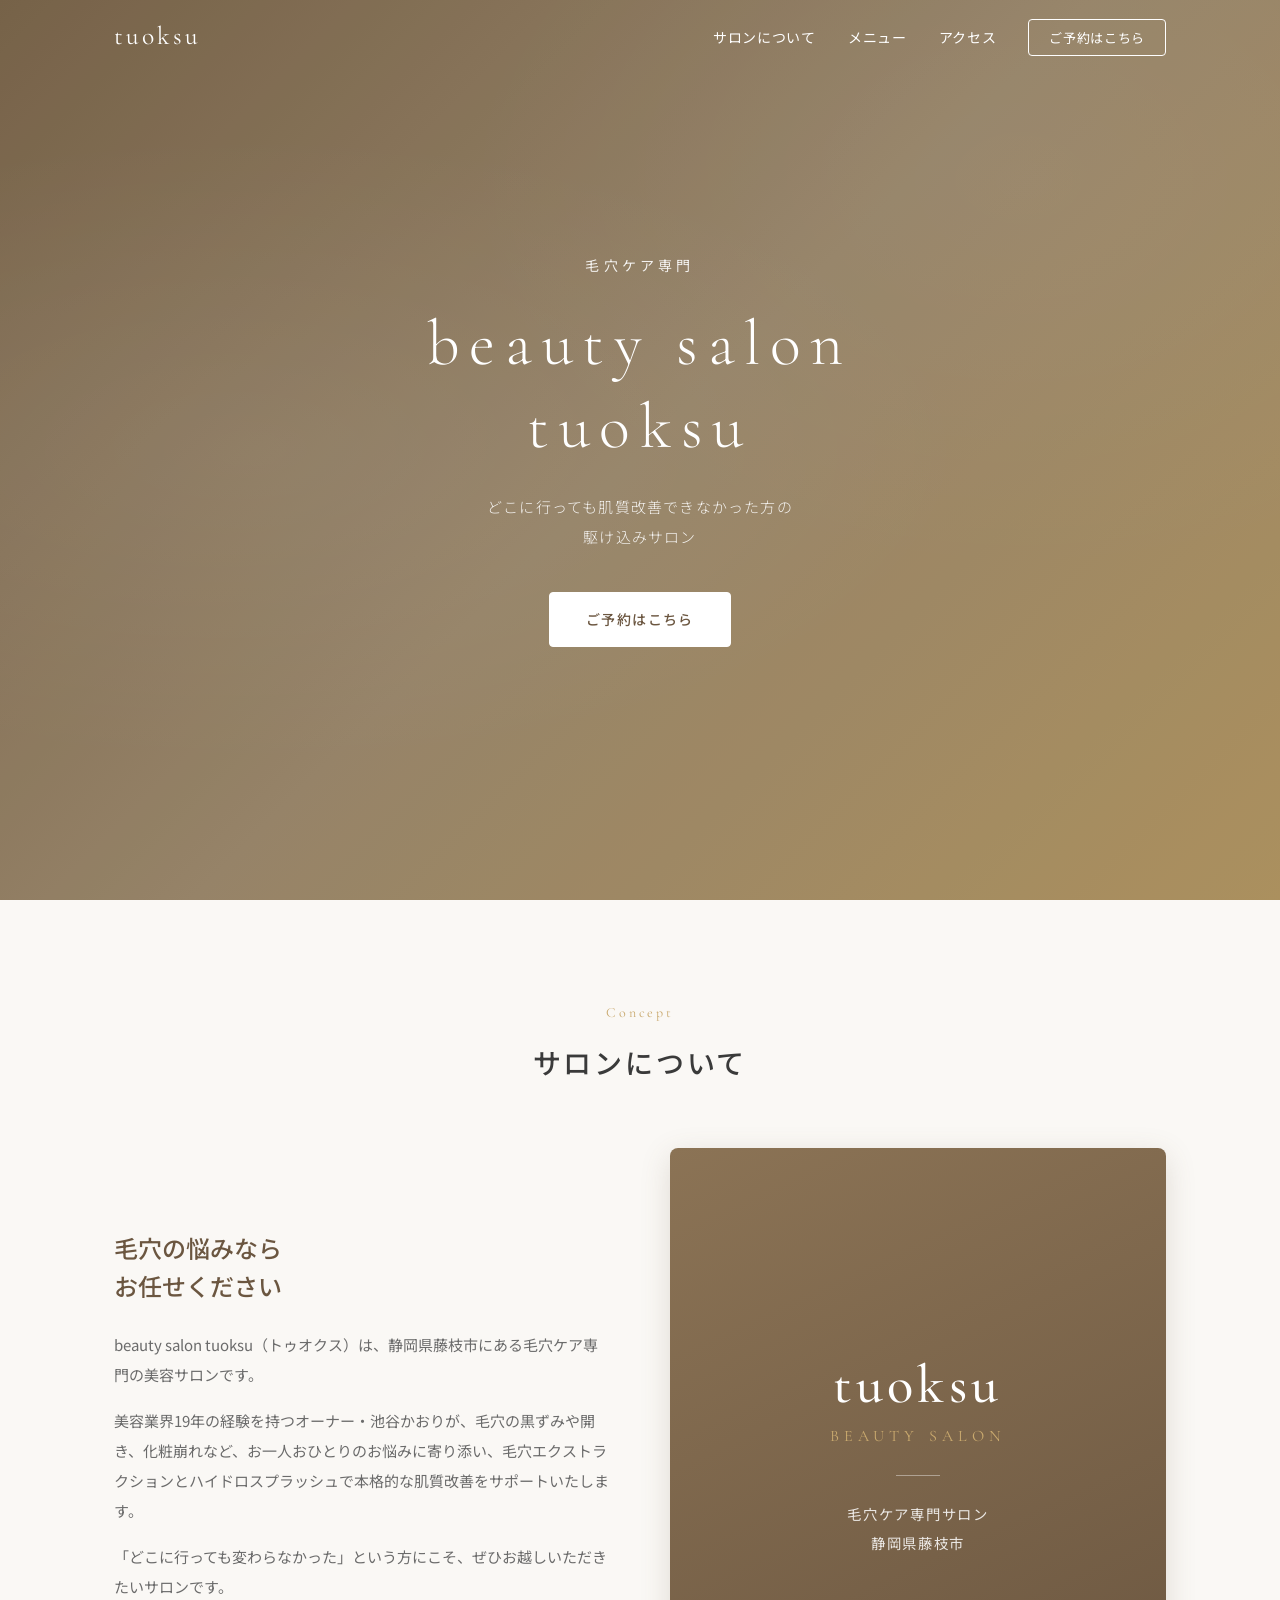
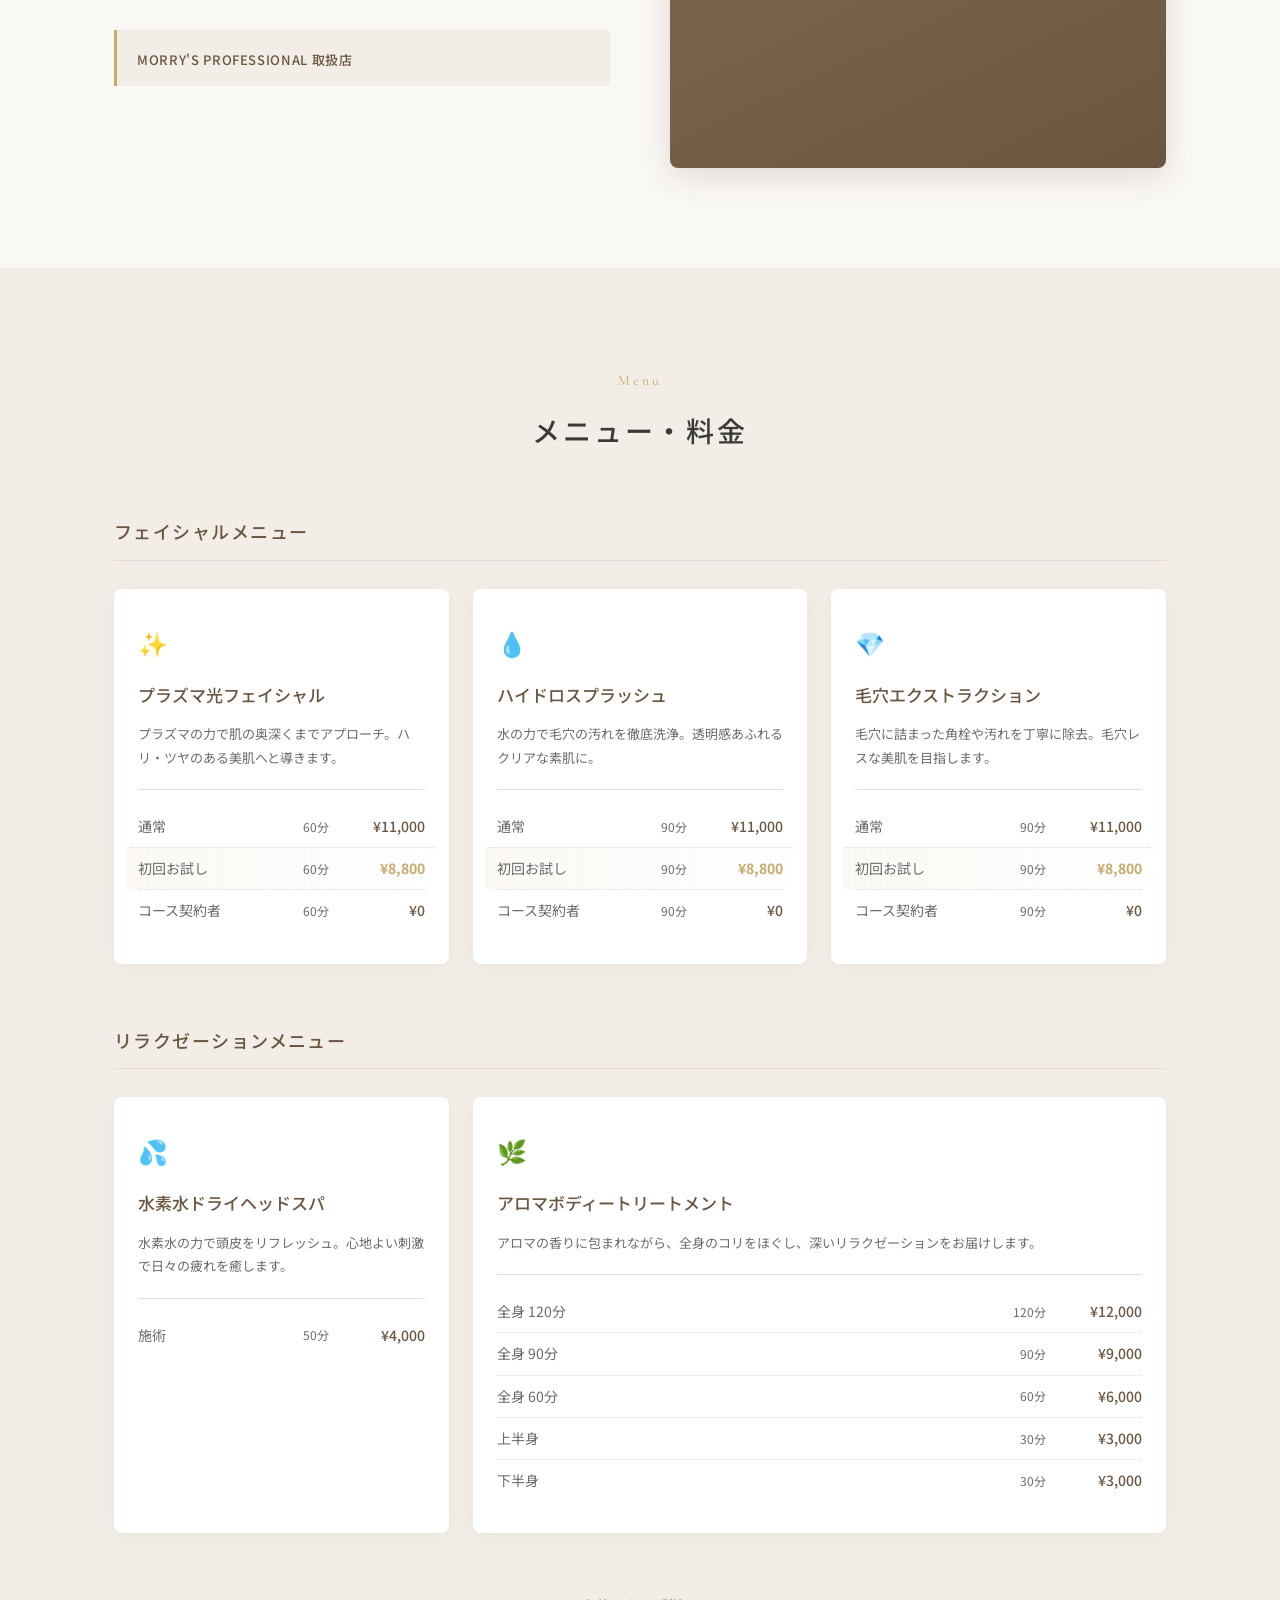
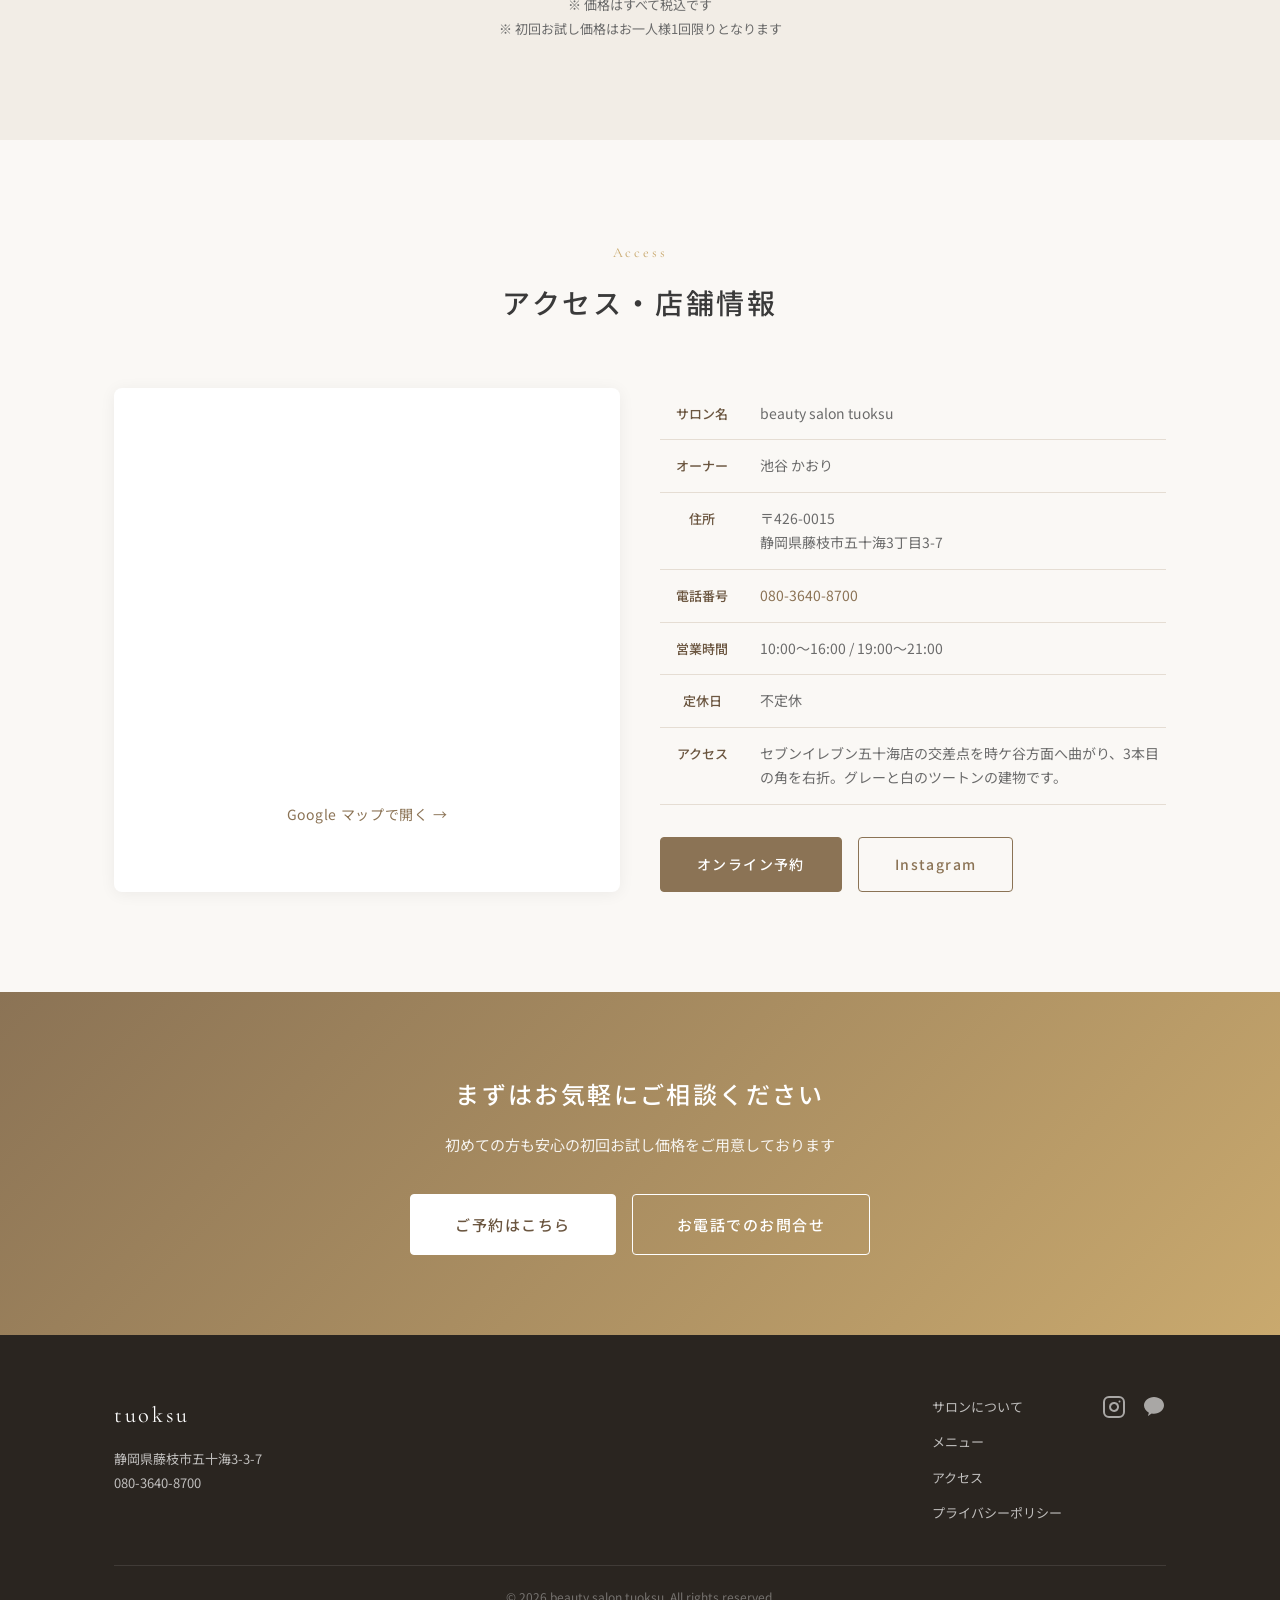
==== commit df558769: "fix: 公開URLからshittoru除去 - Netlify(tuoksu-salon.netlify.app)へ一本化 - canonical/og:url/JSON-LD/sitemap/ro" ====
--- a/index.html
+++ b/index.html
@@ -7,11 +7,11 @@
   <meta name="description" content="静岡県藤枝市の毛穴ケア専門サロン。毛穴エクストラクション・ハイドロスプラッシュで肌質改善。どこに行っても改善できなかった方の駆け込みサロン。">
   <meta name="robots" content="index, follow">
   <meta name="theme-color" content="#8b7355">
-  <link rel="canonical" href="https://shittoruad-gif.github.io/tuoksu-salon/">
+  <link rel="canonical" href="https://tuoksu-salon.netlify.app/">
   <meta property="og:type" content="website">
   <meta property="og:title" content="beauty salon tuoksu | 藤枝市の毛穴ケア専門サロン">
   <meta property="og:description" content="静岡県藤枝市の毛穴ケア専門サロン。毛穴エクストラクション・ハイドロスプラッシュで肌質改善。">
-  <meta property="og:url" content="https://shittoruad-gif.github.io/tuoksu-salon/">
+  <meta property="og:url" content="https://tuoksu-salon.netlify.app/">
   <meta property="og:locale" content="ja_JP">
   <link rel="icon" type="image/svg+xml" href="data:image/svg+xml,%3Csvg%20xmlns='http://www.w3.org/2000/svg'%20viewBox='0%200%2064%2064'%3E%3Crect%20width='64'%20height='64'%20rx='14'%20fill='%238b7355'/%3E%3Ctext%20x='32'%20y='45'%20font-family='Georgia,serif'%20font-size='38'%20fill='%23faf8f5'%20text-anchor='middle'%3Et%3C/text%3E%3C/svg%3E">
   <link rel="apple-touch-icon" href="data:image/svg+xml,%3Csvg%20xmlns='http://www.w3.org/2000/svg'%20viewBox='0%200%2064%2064'%3E%3Crect%20width='64'%20height='64'%20fill='%238b7355'/%3E%3Ctext%20x='32'%20y='45'%20font-family='Georgia,serif'%20font-size='38'%20fill='%23faf8f5'%20text-anchor='middle'%3Et%3C/text%3E%3C/svg%3E">
@@ -25,7 +25,7 @@
     "@type": "HealthAndBeautyBusiness",
     "name": "beauty salon tuoksu",
     "description": "静岡県藤枝市の毛穴ケア専門サロン。毛穴エクストラクション・ハイドロスプラッシュで肌質改善。",
-    "url": "https://shittoruad-gif.github.io/tuoksu-salon/",
+    "url": "https://tuoksu-salon.netlify.app/",
     "telephone": "+81-80-3640-8700",
     "address": {
       "@type": "PostalAddress",
@@ -36,7 +36,7 @@
       "addressCountry": "JP"
     },
     "openingHours": ["Mo-Su 10:00-16:00", "Mo-Su 19:00-21:00"],
-    "image": "https://shittoruad-gif.github.io/tuoksu-salon/",
+    "image": "https://tuoksu-salon.netlify.app/",
     "sameAs": ["https://www.instagram.com/tuoksu_insta/"]
   }
   </script>
